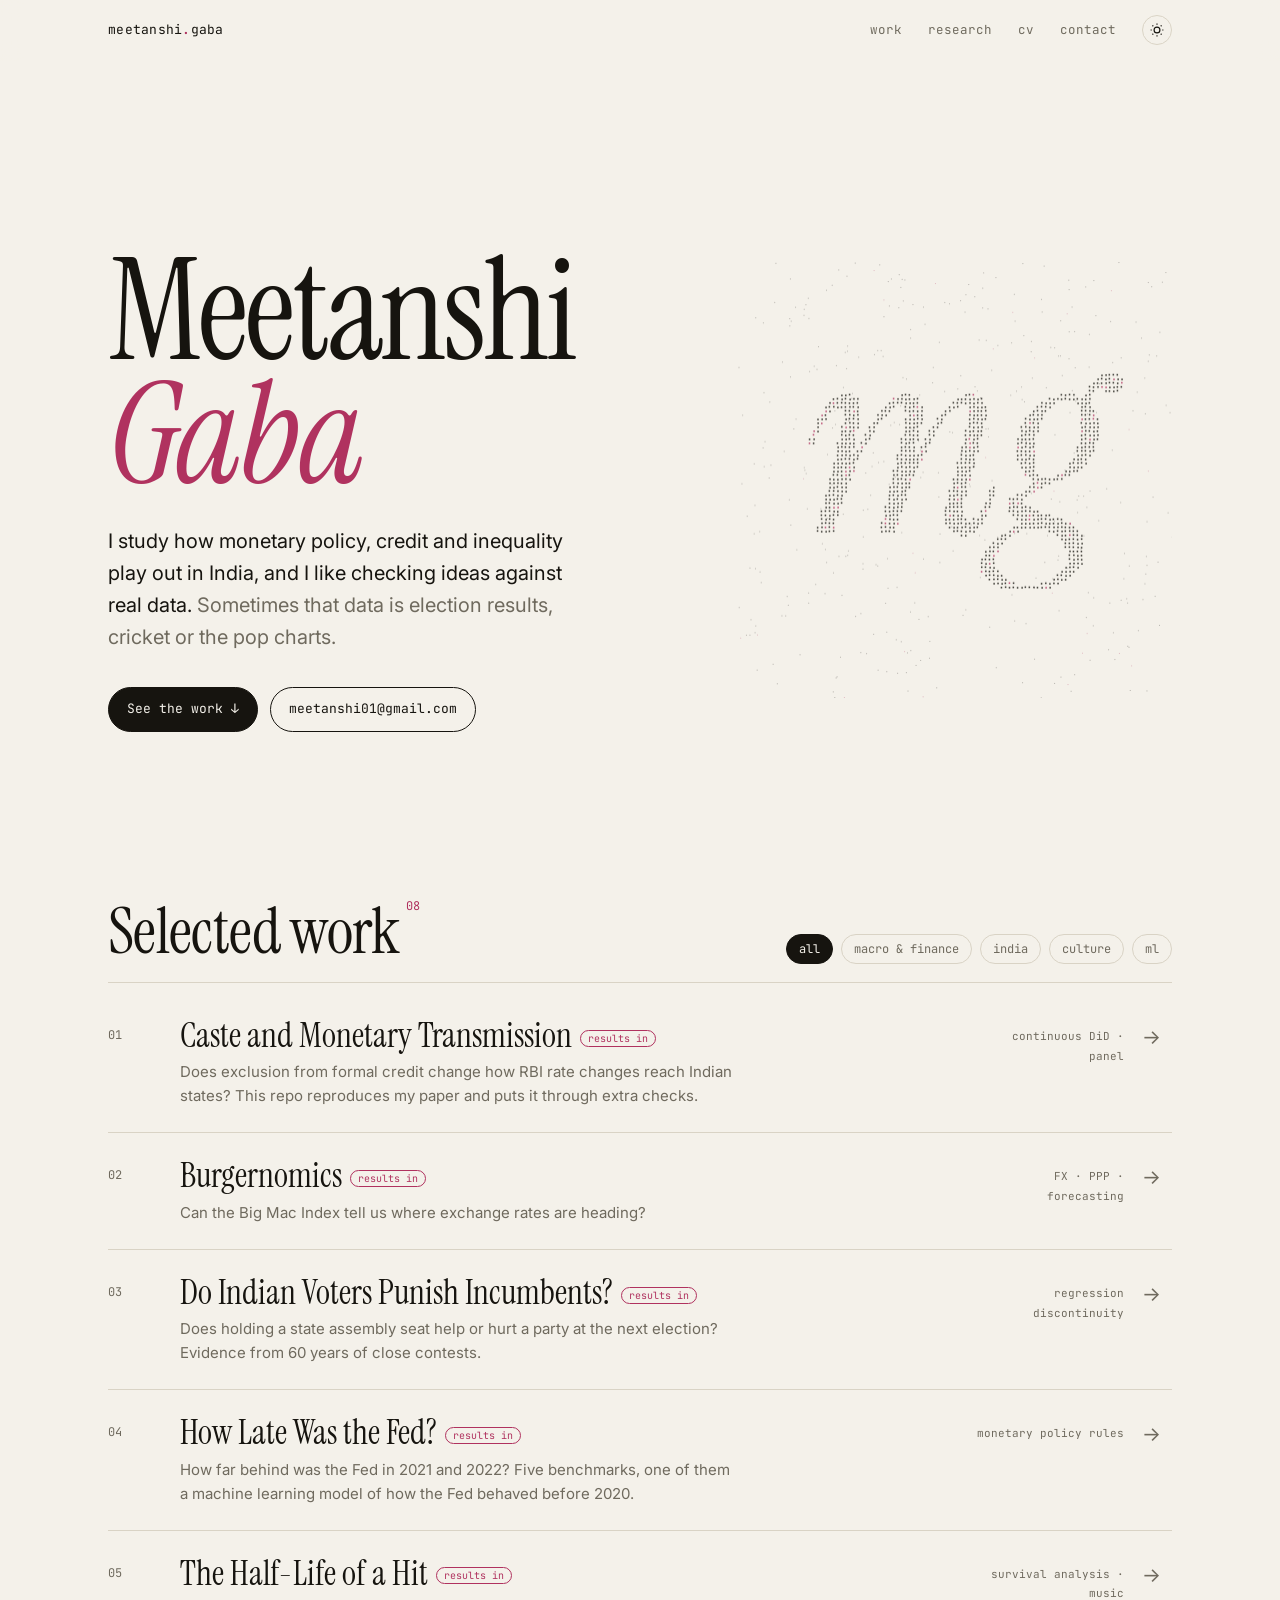
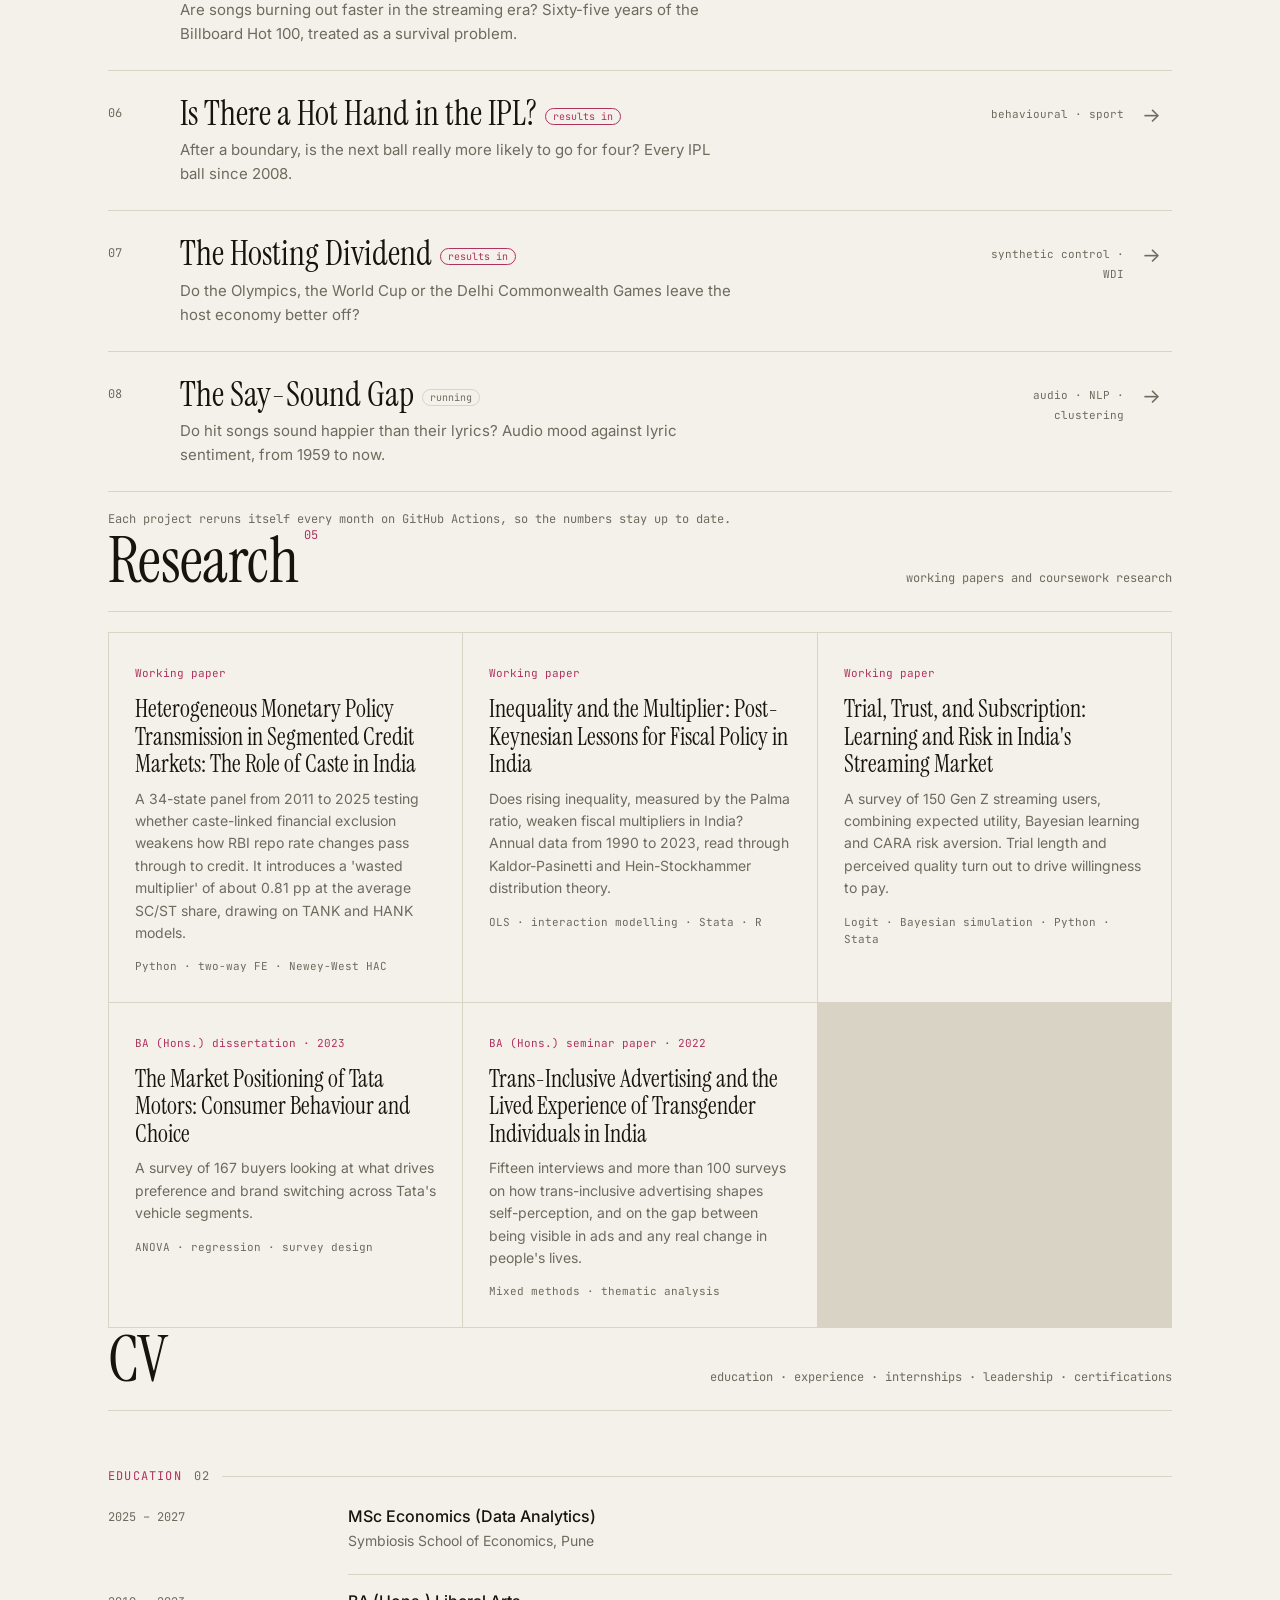
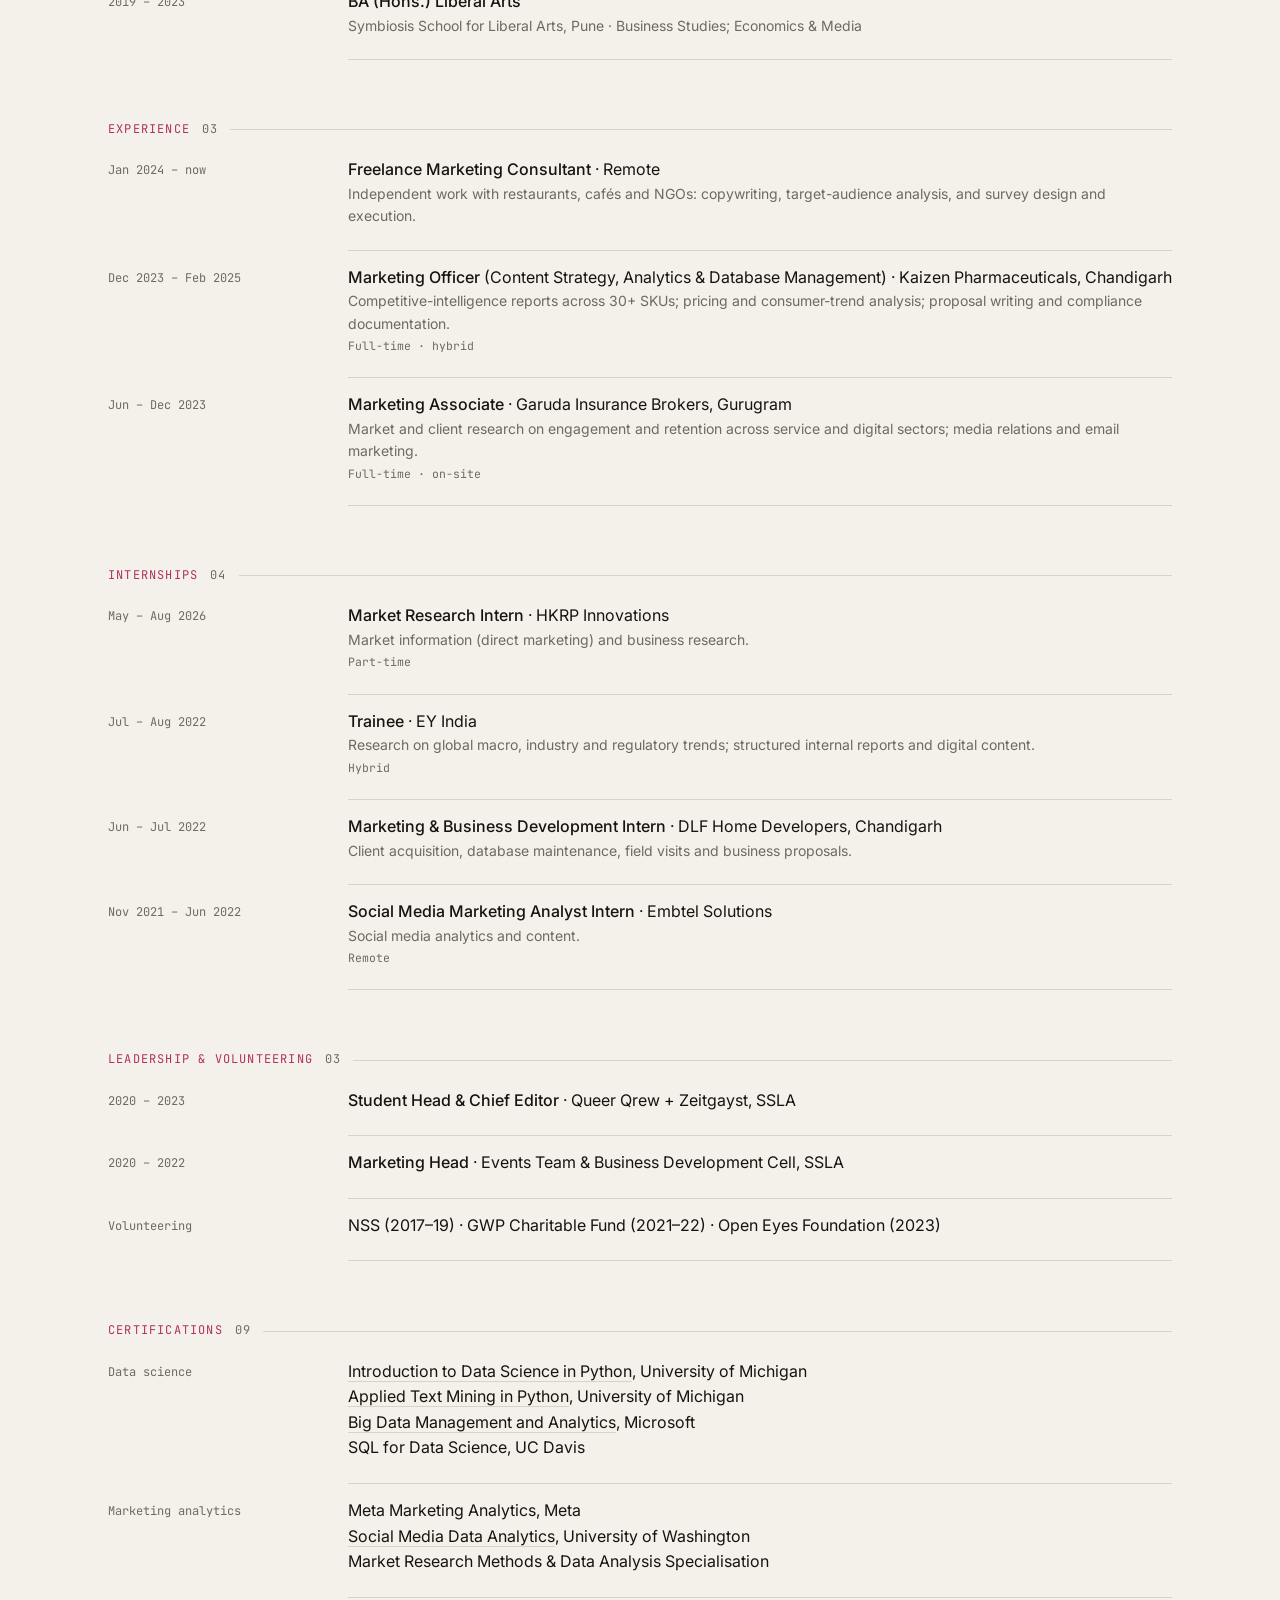
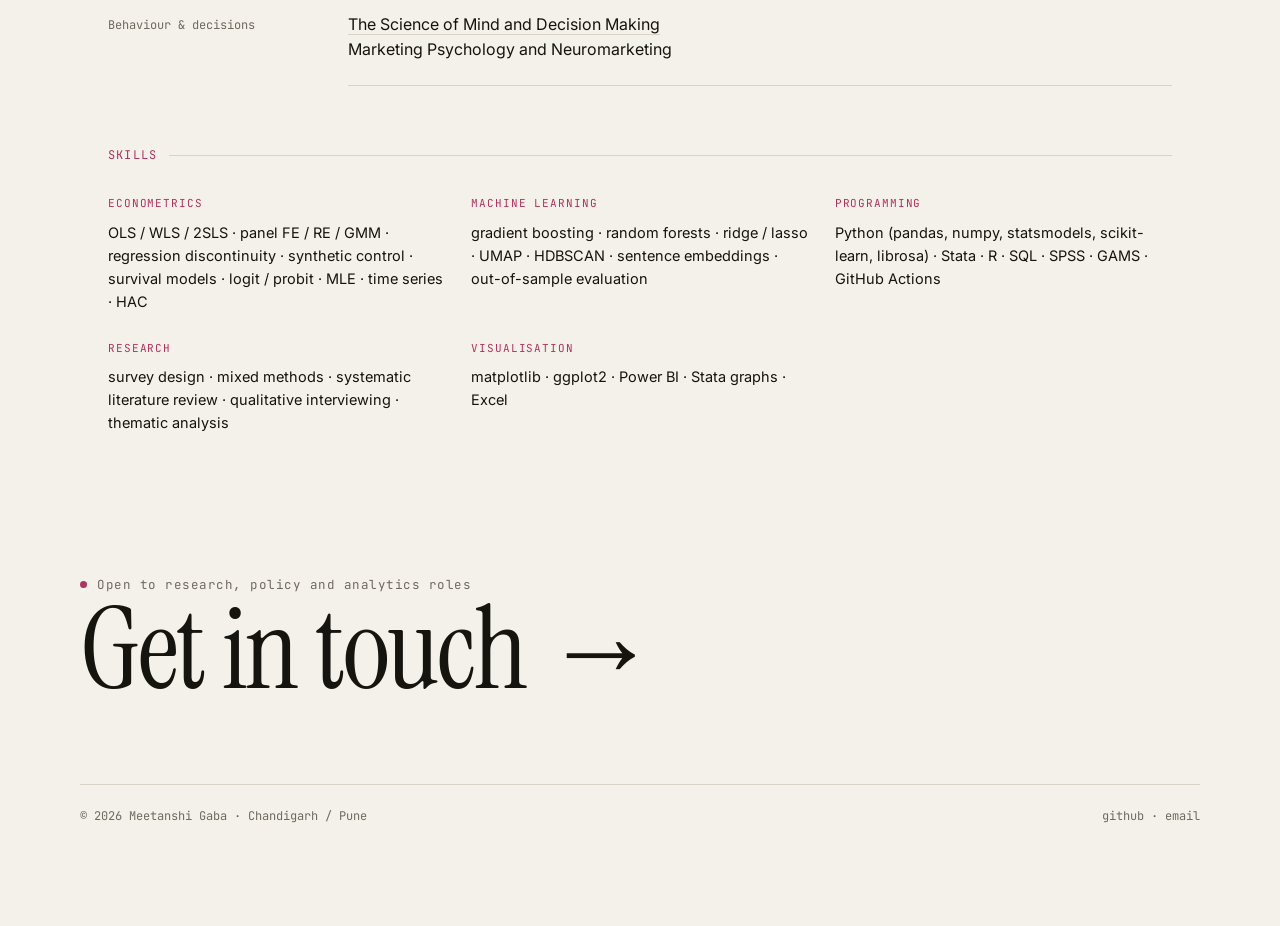
==== index.html @ 4398bd92 "Rename index_1.html to index.html" ====
<!doctype html>
<html lang="en">
<head>
<meta charset="utf-8">
<meta name="viewport" content="width=device-width, initial-scale=1">
<title>Meetanshi Gaba | Economics and Data</title>
<meta name="description" content="Meetanshi Gaba, MSc Economics (Data Analytics) at Symbiosis School of Economics. Research and data projects on monetary policy, inequality and India.">
<link rel="preconnect" href="https://fonts.googleapis.com">
<link rel="preconnect" href="https://fonts.gstatic.com" crossorigin>
<link href="https://fonts.googleapis.com/css2?family=Instrument+Serif:ital@0;1&family=JetBrains+Mono:wght@400;500&family=Inter:wght@400;500;600&display=swap" rel="stylesheet">
<style>
:root{
  --bg:#f4f1ea; --ink:#16140f; --muted:#6f6a5e; --line:#d9d3c5; --accent:#b0325f; --card:#ece7dc;
  --serif:"Instrument Serif",Georgia,serif; --sans:Inter,system-ui,sans-serif; --mono:"JetBrains Mono",ui-monospace,monospace;
}
@media (prefers-color-scheme:dark){:root:not([data-theme="light"]){--bg:#0e0e0c;--ink:#ece8df;--muted:#8d887c;--line:#26241f;--accent:#ee7fa8;--card:#171613}}
:root[data-theme="dark"]{--bg:#0e0e0c;--ink:#ece8df;--muted:#8d887c;--line:#26241f;--accent:#ee7fa8;--card:#171613}
*{box-sizing:border-box;margin:0;padding:0}
html{scroll-behavior:smooth}
body{background:var(--bg);color:var(--ink);font-family:var(--sans);font-size:16px;line-height:1.6;-webkit-font-smoothing:antialiased;transition:background .4s,color .4s}
a{color:inherit}
::selection{background:var(--accent);color:var(--bg)}
.wrap{max-width:1120px;margin:0 auto;padding:0 28px}
@media(max-width:600px){.wrap{padding:0 16px}}

/* nav */
nav{position:fixed;top:0;left:0;right:0;z-index:20;backdrop-filter:blur(10px);background:color-mix(in srgb,var(--bg) 78%,transparent);border-bottom:1px solid transparent;transition:border-color .3s}
nav.scrolled{border-color:var(--line)}
nav .wrap{display:flex;align-items:center;justify-content:space-between;height:60px}
.mark{font-family:var(--mono);font-size:13px;letter-spacing:.02em;text-decoration:none}
.mark b{color:var(--accent);font-weight:500}
.links{display:flex;gap:26px;align-items:center;font-family:var(--mono);font-size:12.5px}
.links a{text-decoration:none;color:var(--muted);transition:color .2s}
.links a:hover{color:var(--ink)}
#theme{background:none;border:1px solid var(--line);color:var(--ink);width:30px;height:30px;border-radius:50%;cursor:pointer;display:grid;place-items:center}
#theme svg{width:14px;height:14px}
@media(max-width:700px){.links a:not(.keep){display:none}}

/* hero */
.hero{min-height:100svh;display:grid;grid-template-columns:1.15fr .85fr;align-items:center;gap:40px;padding-top:60px}
@media(max-width:860px){.hero{grid-template-columns:1fr;padding-top:100px;min-height:auto;padding-bottom:40px}}
.eyebrow{font-family:var(--mono);font-size:12.5px;color:var(--muted);letter-spacing:.04em;display:flex;align-items:center;gap:10px}
.eyebrow .dot{width:7px;height:7px;border-radius:50%;background:var(--accent);box-shadow:0 0 0 0 var(--accent);animation:pulse 2.4s infinite}
@keyframes pulse{0%{box-shadow:0 0 0 0 color-mix(in srgb,var(--accent) 60%,transparent)}70%{box-shadow:0 0 0 10px transparent}100%{box-shadow:0 0 0 0 transparent}}
h1{font-family:var(--serif);font-weight:400;font-size:clamp(64px,11vw,148px);line-height:.88;letter-spacing:-.02em;margin:22px 0 28px}
h1 em{color:var(--accent)}
.lede{font-size:clamp(17px,1.6vw,20px);max-width:36ch;color:var(--ink)}
.lede span{color:var(--muted)}
.cta{display:flex;gap:12px;margin-top:34px;flex-wrap:wrap}
.btn{font-family:var(--mono);font-size:13px;text-decoration:none;padding:11px 18px;border-radius:999px;border:1px solid var(--ink);transition:all .25s}
.btn.solid{background:var(--ink);color:var(--bg)}
.btn:hover{background:var(--accent);border-color:var(--accent);color:#fff}
.portrait{position:relative;aspect-ratio:1/1;width:100%;max-width:460px;justify-self:end}
@media(max-width:860px){.portrait{justify-self:start;max-width:360px}}
#field{width:100%;height:100%;display:block;cursor:crosshair}
.portrait figcaption{position:absolute;bottom:-4px;left:0;font-family:var(--mono);font-size:11px;color:var(--muted)}

/* sections */
section{padding:110px 0 30px;scroll-margin-top:-40px}
.hero{scroll-margin-top:0}
.head{display:flex;align-items:baseline;justify-content:space-between;gap:20px;border-bottom:1px solid var(--line);padding-bottom:18px;margin-bottom:10px;flex-wrap:wrap}
h2{font-family:var(--serif);font-weight:400;font-size:clamp(40px,5.5vw,64px);line-height:1;letter-spacing:-.01em}
h2 sup{font-family:var(--mono);font-size:12px;color:var(--accent);vertical-align:top;margin-left:6px;letter-spacing:0}
.note{font-family:var(--mono);font-size:12px;color:var(--muted)}

/* filters */
.filters{display:flex;gap:8px;flex-wrap:wrap}
.filters button{font-family:var(--mono);font-size:12px;background:none;border:1px solid var(--line);color:var(--muted);padding:6px 12px;border-radius:999px;cursor:pointer;transition:all .2s}
.filters button.on,.filters button:hover{border-color:var(--ink);color:var(--ink)}
.filters button.on{background:var(--ink);color:var(--bg)}

/* project rows */
.proj{list-style:none}
.proj li{border-bottom:1px solid var(--line);transition:opacity .35s, max-height .45s;overflow:hidden}
.proj li.hide{opacity:0;max-height:0;border-color:transparent}
.row{display:grid;grid-template-columns:54px 1fr 150px 30px;gap:18px;align-items:start;padding:24px 0;text-decoration:none;cursor:pointer;position:relative}
.row .n{font-family:var(--mono);font-size:12px;color:var(--muted);padding-top:9px}
.row h3{font-family:var(--serif);font-weight:400;font-size:clamp(26px,3vw,34px);line-height:1.1;transition:transform .35s cubic-bezier(.2,.7,.2,1)}
.row p.q{color:var(--muted);margin-top:6px;max-width:62ch;font-size:15px}
.row .tags{font-family:var(--mono);font-size:11px;color:var(--muted);text-align:right;padding-top:10px;line-height:1.8}
.row .arr{font-size:20px;padding-top:4px;transition:transform .35s;color:var(--muted)}
.row:hover h3{transform:translateX(8px)}
.row:hover .arr{transform:rotate(-45deg);color:var(--accent)}
.row svg.spark{position:absolute;right:210px;top:26px;width:120px;height:40px;opacity:0;transition:opacity .35s}
.row:hover svg.spark{opacity:1}
.finding{display:grid;grid-template-columns:54px 1fr;gap:18px;max-height:0;overflow:hidden;transition:max-height .5s ease}
.proj li.open .finding{max-height:420px}
.finding .body{padding:0 0 26px;font-size:15px;max-width:72ch}
.finding .body b{font-weight:600}
.finding .k{font-family:var(--mono);font-size:11px;color:var(--accent);display:block;margin-bottom:6px;letter-spacing:.05em}
.finding .m{font-family:var(--mono);font-size:12px;color:var(--muted);margin-top:10px}
.finding a.gh{font-family:var(--mono);font-size:12px;margin-top:14px;display:inline-block;text-decoration:none;border-bottom:1px solid var(--accent)}
.live{display:inline-block;font-family:var(--mono);font-size:10px;padding:2px 7px;border-radius:999px;border:1px solid var(--line);color:var(--muted);margin-left:8px;vertical-align:middle}
.live.real{border-color:var(--accent);color:var(--accent)}
@media(max-width:700px){.row{grid-template-columns:34px 1fr 20px}.row .tags,.row svg.spark{display:none}.finding{grid-template-columns:34px 1fr}}

/* papers */
.papers{display:grid;grid-template-columns:repeat(auto-fill,minmax(320px,1fr));gap:1px;background:var(--line);border:1px solid var(--line);margin-top:20px}
.paper{background:var(--bg);padding:26px;transition:background .3s}
.paper:hover{background:var(--card)}
.paper .yr{font-family:var(--mono);font-size:11px;color:var(--accent)}
.paper h4{font-family:var(--serif);font-weight:400;font-size:24px;line-height:1.15;margin:10px 0}
.paper p{font-size:14px;color:var(--muted)}
.paper .meth{font-family:var(--mono);font-size:11px;color:var(--muted);margin-top:14px;display:block}

/* cv */
.cvblock{margin-top:56px}
.cvblock h3{font-family:var(--mono);font-weight:400;font-size:12px;letter-spacing:.1em;text-transform:uppercase;color:var(--accent);display:flex;align-items:center;gap:12px;margin-bottom:6px}
.cvblock h3::after{content:"";flex:1;height:1px;background:var(--line)}
.cvblock h3 .ct{color:var(--muted)}
.cv{display:grid;grid-template-columns:200px 1fr;gap:10px 40px;margin-top:18px}
.cv dd .meta{font-family:var(--mono);font-size:11.5px;color:var(--muted);margin-top:2px}
.cv dd a{text-decoration:none;border-bottom:1px solid var(--line)}
.cv dd a:hover{border-color:var(--accent)}
.cv dt{font-family:var(--mono);font-size:12px;color:var(--muted);padding-top:4px}
.cv dd{padding-bottom:22px;border-bottom:1px solid var(--line);margin-bottom:4px}
.cv dd strong{font-weight:500}
.cv dd .where{color:var(--muted);font-size:14px}
@media(max-width:700px){.cv{grid-template-columns:1fr}.cv dd{padding-bottom:16px}}
.skills{display:grid;grid-template-columns:repeat(auto-fill,minmax(250px,1fr));gap:26px;margin-top:30px}
.skills h5{font-family:var(--mono);font-weight:400;font-size:11px;color:var(--accent);letter-spacing:.08em;text-transform:uppercase;margin-bottom:8px}
.skills p{font-size:14.5px;color:var(--ink)}

/* contact */
.contact{padding:140px 0 60px}
.big{font-family:var(--serif);font-size:clamp(46px,9vw,120px);line-height:.95;letter-spacing:-.02em;text-decoration:none;display:inline-block;position:relative}
.big::after{content:"";position:absolute;left:0;right:0;bottom:6px;height:2px;background:var(--accent);transform:scaleX(0);transform-origin:left;transition:transform .5s cubic-bezier(.2,.7,.2,1)}
.big:hover::after{transform:scaleX(1)}
footer{display:flex;justify-content:space-between;flex-wrap:wrap;gap:12px;font-family:var(--mono);font-size:12px;color:var(--muted);border-top:1px solid var(--line);padding:22px 0 40px;margin-top:80px}
footer a{text-decoration:none}

/* reveal */
.rv{opacity:0;transform:translateY(18px);transition:opacity .8s ease,transform .8s cubic-bezier(.2,.7,.2,1)}
.rv.in{opacity:1;transform:none}
@media(prefers-reduced-motion:reduce){.rv{opacity:1;transform:none}*{animation:none!important;transition:none!important}}

</style>
</head>
<body>

<nav id="nav"><div class="wrap">
  <a class="mark" href="#top">meetanshi<b>.</b>gaba</a>
  <div class="links">
    <a href="#work">work</a><a href="#research">research</a><a href="#cv">cv</a><a class="keep" href="#contact">contact</a>
    <button id="theme" aria-label="Toggle theme"><svg viewBox="0 0 24 24" fill="none" stroke="currentColor" stroke-width="2"><circle cx="12" cy="12" r="5"/><path d="M12 1v2M12 21v2M4.2 4.2l1.4 1.4M18.4 18.4l1.4 1.4M1 12h2M21 12h2M4.2 19.8l1.4-1.4M18.4 5.6l1.4-1.4"/></svg></button>
  </div>
</div></nav>

<header class="wrap hero" id="top">
  <div>
    <h1 class="rv">Meetanshi<br><em>Gaba</em></h1>
    <p class="lede rv">I study how monetary policy, credit and inequality play out in India, and I like checking ideas against real data. <span>Sometimes that data is election results, cricket or the pop charts.</span></p>
    <div class="cta rv">
      <a class="btn solid" href="#work">See the work ↓</a>
      <a class="btn" href="mailto:meetanshi01@gmail.com">meetanshi01@gmail.com</a>
    </div>
  </div>
  <figure class="portrait rv">
    <canvas id="field" aria-label="Interactive particle portrait forming the initials MG"></canvas>
  </figure>
</header>


<section id="work" class="wrap">
  <div class="head rv">
    <h2>Selected work<sup>08</sup></h2>
    <div class="filters" id="filters">
      <button class="on" data-f="all">all</button>
      <button data-f="macro">macro & finance</button>
      <button data-f="india">india</button>
      <button data-f="culture">culture</button>
      <button data-f="ml">ml</button>
    </div>
  </div>
  <ul class="proj" id="proj"></ul>
  <p class="note rv" style="margin-top:18px">Each project reruns itself every month on GitHub Actions, so the numbers stay up to date.</p>
</section>

<section id="research" class="wrap">
  <div class="head rv"><h2>Research<sup>05</sup></h2><span class="note">working papers and coursework research</span></div>
  <div class="papers" id="papers"></div>
</section>

<section id="cv" class="wrap">
  <div class="head rv"><h2>CV</h2><span class="note">education · experience · internships · leadership · certifications</span></div>
  <div id="cvblocks"></div>
  <div class="cvblock rv"><h3>Skills</h3><div class="skills" id="skills"></div></div>
</section>

<section id="contact" class="wrap contact">
  <p class="eyebrow rv"><span class="dot"></span>Open to research, policy and analytics roles</p>
  <a class="big rv" href="mailto:meetanshi01@gmail.com">Get in touch →</a>
  <footer>
    <span>© <span id="yr"></span> Meetanshi Gaba · Chandigarh / Pune</span>
    <span><a id="ghlink" href="https://github.com" target="_blank" rel="noopener">github</a> · <a href="mailto:meetanshi01@gmail.com">email</a></span>
  </footer>
</section>

<script>
/* ---------- GitHub username: auto-detected on <user>.github.io, or set it here ---------- */
const GH_USER = location.hostname.endsWith("github.io") ? location.hostname.split(".")[0] : "";
const repo = r => GH_USER ? `https://github.com/${GH_USER}/${r}` : `#`;
document.getElementById("ghlink").href = GH_USER ? `https://github.com/${GH_USER}` : "https://github.com";

const PROJECTS = [
  {r:"caste-monetary-transmission", t:"Caste and Monetary Transmission", tags:["india","macro"], tl:"continuous DiD · panel",
   q:"Does exclusion from formal credit change how RBI rate changes reach Indian states? This repo reproduces my paper and puts it through extra checks.",
   f:"The main estimate reproduces exactly (<b>−0.0227</b> across 34 states, 2011 to 2025). It holds up under a wild cluster bootstrap (p = 0.007), random reshuffling of SC/ST shares (p = 0.03) and dropping any single state. The wasted multiplier comes to 0.81 pp, with a 95% interval of 0.34 to 1.26.",
   m:"RBI · Census 2011 · two-way fixed effects · wild cluster bootstrap · randomisation inference", real:true, s:[7,6,6,5,5,4,4,3,3,2]},
  {r:"burgernomics", t:"Burgernomics", tags:["macro","ml"], tl:"FX · PPP · forecasting",
   q:"Can the Big Mac Index tell us where exchange rates are heading?",
   f:"When a currency looks cheap in burger terms, the gap does close over time, but it closes because local burger prices rise. The currency itself usually keeps weakening. None of the forecasting models, gradient boosting included, did better than simply assuming <b>no change</b>.",
   m:"The Economist's Big Mac data · panel regressions · real-time forecasting comparison", real:true, s:[3,5,4,6,5,7,6,8,7,9]},
  {r:"anti-incumbency-india", t:"Do Indian Voters Punish Incumbents?", tags:["india"], tl:"regression discontinuity",
   q:"Does holding a state assembly seat help or hurt a party at the next election? Evidence from 60 years of close contests.",
   f:"A party that narrowly wins a seat is about <b>11 points less likely</b> to hold it next time than a party that narrowly lost. The result is stable across bandwidths and passes a placebo test. Individual candidates don't seem to carry the same penalty.",
   m:"Election Commission results via DataMeet · local linear RD · placebo and bandwidth checks", real:true, s:[5,5,6,6,7,3,3,4,4,5]},
  {r:"fed-behind-the-curve", t:"How Late Was the Fed?", tags:["macro","ml"], tl:"monetary policy rules",
   q:"How far behind was the Fed in 2021 and 2022? Five benchmarks, one of them a machine learning model of how the Fed behaved before 2020.",
   f:"Judged by its own pre-2020 behaviour, the Fed started raising rates <b>about three quarters late</b> and kept them roughly 2.4 points too low through 2021 and 2022. Textbook Taylor rules put the gap closer to 7 points, but they assume the Fed moves in one jump and rely on output gap estimates nobody had at the time.",
   m:"FRED · estimated reaction function · Taylor rules · gradient boosting", real:true, s:[2,2,2,2,2,2,3,6,8,8]},
  {r:"hit-half-life", t:"The Half-Life of a Hit", tags:["culture","ml"], tl:"survival analysis · music",
   q:"Are songs burning out faster in the streaming era? Sixty-five years of the Billboard Hot 100, treated as a survival problem.",
   f:"The Top 40 has split in two. In the streaming era <b>37% of entries last a single week</b>, compared with 3% before 1991, yet one in five stays for 20 weeks or more. Most Top 10 hits now debut in the Top 10, and a song's first week tells you about half of how long it will last.",
   m:"Kaplan-Meier · Cox proportional hazards · gradient boosting", real:true, s:[9,8,8,7,5,3,2,2,3,5]},
  {r:"ipl-hot-hand", t:"Is There a Hot Hand in the IPL?", tags:["india","ml"], tl:"behavioural · sport",
   q:"After a boundary, is the next ball really more likely to go for four? Every IPL ball since 2008.",
   f:"In the raw data, a boundary is followed by another 3.6 points more often than usual. Once you account for who is batting, who is bowling and the stage of the innings, that drops to about 1 point, and what's left comes from the <b>bowler</b>. After conceding a boundary, bowlers give away another 1.5 points more often. Adding streaks to a prediction model doesn't improve it.",
   m:"Cricsheet · 285,000 balls · linear probability models · gradient boosting", real:true, s:[4,7,3,8,2,6,5,9,4,6]},
  {r:"hosting-dividend", t:"The Hosting Dividend", tags:["macro","ml"], tl:"synthetic control · WDI",
   q:"Do the Olympics, the World Cup or the Delhi Commonwealth Games leave the host economy better off?",
   f:"Across 11 hosts, <b>no event stands out</b> against placebo countries. The one borderline case, South Africa in 2010, points the wrong way. China looks like a big winner, but that is its overall growth, not the Olympics. Delhi 2010 comes out at +8%, well within the noise.",
   m:"World Bank WDI · synthetic control · generalised synthetic control · placebo tests", real:true, s:[4,4,5,5,6,6,6,6,7,7]},
  {r:"say-sound-gap", t:"The Say-Sound Gap", tags:["culture","ml"], tl:"audio · NLP · clustering",
   q:"Do hit songs sound happier than their lyrics? Audio mood against lyric sentiment, from 1959 to now.",
   f:"Each song's sound is scored from a 30-second preview using its mode, tempo and brightness, and its lyrics are scored for sentiment. Themes in the lyrics are found without a preset list of emotions, using sentence embeddings, UMAP and HDBSCAN. The last step checks whether the gap moves with the economy.",
   m:"iTunes previews · LRCLIB (lyrics are never stored) · librosa · sentence-transformers · FRED", real:false, s:[4,6,3,7,4,6,5,8,4,6]},
];

const PAPERS = [
  {y:"Working paper", t:"Heterogeneous Monetary Policy Transmission in Segmented Credit Markets: The Role of Caste in India",
   p:"A 34-state panel from 2011 to 2025 testing whether caste-linked financial exclusion weakens how RBI repo rate changes pass through to credit. It introduces a 'wasted multiplier' of about 0.81 pp at the average SC/ST share, drawing on TANK and HANK models.",
   m:"Python · two-way FE · Newey-West HAC"},
  {y:"Working paper", t:"Inequality and the Multiplier: Post-Keynesian Lessons for Fiscal Policy in India",
   p:"Does rising inequality, measured by the Palma ratio, weaken fiscal multipliers in India? Annual data from 1990 to 2023, read through Kaldor-Pasinetti and Hein-Stockhammer distribution theory.",
   m:"OLS · interaction modelling · Stata · R"},
  {y:"Working paper", t:"Trial, Trust, and Subscription: Learning and Risk in India's Streaming Market",
   p:"A survey of 150 Gen Z streaming users, combining expected utility, Bayesian learning and CARA risk aversion. Trial length and perceived quality turn out to drive willingness to pay.",
   m:"Logit · Bayesian simulation · Python · Stata"},
  {y:"BA (Hons.) dissertation · 2023", t:"The Market Positioning of Tata Motors: Consumer Behaviour and Choice",
   p:"A survey of 167 buyers looking at what drives preference and brand switching across Tata's vehicle segments.",
   m:"ANOVA · regression · survey design"},
  {y:"BA (Hons.) seminar paper · 2022", t:"Trans-Inclusive Advertising and the Lived Experience of Transgender Individuals in India",
   p:"Fifteen interviews and more than 100 surveys on how trans-inclusive advertising shapes self-perception, and on the gap between being visible in ads and any real change in people's lives.",
   m:"Mixed methods · thematic analysis"},
];

const CV = [
  {h:"Education", rows:[
    ["2025 – 2027","<strong>MSc Economics (Data Analytics)</strong><div class='where'>Symbiosis School of Economics, Pune</div>"],
    ["2019 – 2023","<strong>BA (Hons.) Liberal Arts</strong><div class='where'>Symbiosis School for Liberal Arts, Pune · Business Studies; Economics & Media</div>"],
  ]},
  {h:"Experience", rows:[
    ["Jan 2024 – now","<strong>Freelance Marketing Consultant</strong> · Remote<div class='where'>Independent work with restaurants, cafés and NGOs: copywriting, target-audience analysis, and survey design and execution.</div>"],
    ["Dec 2023 – Feb 2025","<strong>Marketing Officer</strong> (Content Strategy, Analytics & Database Management) · Kaizen Pharmaceuticals, Chandigarh<div class='where'>Competitive-intelligence reports across 30+ SKUs; pricing and consumer-trend analysis; proposal writing and compliance documentation.</div><div class='meta'>Full-time · hybrid</div>"],
    ["Jun – Dec 2023","<strong>Marketing Associate</strong> · Garuda Insurance Brokers, Gurugram<div class='where'>Market and client research on engagement and retention across service and digital sectors; media relations and email marketing.</div><div class='meta'>Full-time · on-site</div>"],
  ]},
  {h:"Internships", rows:[
    ["May – Aug 2026","<strong>Market Research Intern</strong> · HKRP Innovations<div class='where'>Market information (direct marketing) and business research.</div><div class='meta'>Part-time</div>"],
    ["Jul – Aug 2022","<strong>Trainee</strong> · EY India<div class='where'>Research on global macro, industry and regulatory trends; structured internal reports and digital content.</div><div class='meta'>Hybrid</div>"],
    ["Jun – Jul 2022","<strong>Marketing & Business Development Intern</strong> · DLF Home Developers, Chandigarh<div class='where'>Client acquisition, database maintenance, field visits and business proposals.</div>"],
    ["Nov 2021 – Jun 2022","<strong>Social Media Marketing Analyst Intern</strong> · Embtel Solutions<div class='where'>Social media analytics and content.</div><div class='meta'>Remote</div>"],
  ]},
  {h:"Leadership & volunteering", rows:[
    ["2020 – 2023","<strong>Student Head & Chief Editor</strong> · Queer Qrew + Zeitgayst, SSLA"],
    ["2020 – 2022","<strong>Marketing Head</strong> · Events Team & Business Development Cell, SSLA"],
    ["Volunteering","NSS (2017–19) · GWP Charitable Fund (2021–22) · Open Eyes Foundation (2023)"],
  ]},
  {h:"Certifications", n:9, rows:[
    ["Data science","<a href='https://www.coursera.org/learn/python-data-analysis' target='_blank' rel='noopener'>Introduction to Data Science in Python</a>, University of Michigan<br><a href='https://www.coursera.org/learn/python-text-mining' target='_blank' rel='noopener'>Applied Text Mining in Python</a>, University of Michigan<br><a href='https://www.coursera.org/specializations/microsoft-big-data-management-and-analytics' target='_blank' rel='noopener'>Big Data Management and Analytics</a>, Microsoft<br>SQL for Data Science, UC Davis"],
    ["Marketing analytics","Meta Marketing Analytics, Meta<br><a href='https://www.coursera.org/learn/social-media-data-analytics' target='_blank' rel='noopener'>Social Media Data Analytics</a>, University of Washington<br>Market Research Methods & Data Analysis Specialisation"],
    ["Behaviour & decisions","<a href='https://www.coursera.org/specializations/the-science-of-mind-and-decision-making' target='_blank' rel='noopener'>The Science of Mind and Decision Making</a><br>Marketing Psychology and Neuromarketing"],
  ]},
];

const SKILLS = [
  ["Econometrics","OLS / WLS / 2SLS · panel FE / RE / GMM · regression discontinuity · synthetic control · survival models · logit / probit · MLE · time series · HAC"],
  ["Machine learning","gradient boosting · random forests · ridge / lasso · UMAP · HDBSCAN · sentence embeddings · out-of-sample evaluation"],
  ["Programming","Python (pandas, numpy, statsmodels, scikit-learn, librosa) · Stata · R · SQL · SPSS · GAMS · GitHub Actions"],
  ["Research","survey design · mixed methods · systematic literature review · qualitative interviewing · thematic analysis"],
  ["Visualisation","matplotlib · ggplot2 · Power BI · Stata graphs · Excel"],
];

/* ---------- render ---------- */
const spark = s => { const w=120,h=40,mn=Math.min(...s),mx=Math.max(...s);
  const pts=s.map((v,i)=>`${(i/(s.length-1))*w},${h-4-((v-mn)/(mx-mn||1))*(h-8)}`).join(" ");
  return `<svg class="spark" viewBox="0 0 ${w} ${h}" aria-hidden="true"><polyline points="${pts}" fill="none" stroke="var(--accent)" stroke-width="1.6" stroke-linejoin="round" stroke-linecap="round"/></svg>`; };
const P = document.getElementById("proj");
PROJECTS.forEach((p,i)=>{
  const li=document.createElement("li"); li.className="rv"; li.dataset.tags=p.tags.join(" ");
  li.innerHTML=`<div class="row" role="button" tabindex="0" aria-expanded="false">
      <span class="n">${String(i+1).padStart(2,"0")}</span>
      <div><h3>${p.t}<span class="live ${p.real?"real":""}">${p.real?"results in":"running"}</span></h3><p class="q">${p.q}</p></div>
      <span class="tags">${p.tl}</span><span class="arr">→</span>${spark(p.s)}</div>
    <div class="finding"><span></span><div class="body"><span class="k">${p.real?"FINDING":"APPROACH"}</span>${p.f}
      <div class="m">${p.m}</div><a class="gh" href="${repo(p.r)}" target="_blank" rel="noopener">view repo: ${p.r} ↗</a></div></div>`;
  const row=li.querySelector(".row");
  const toggle=()=>{li.classList.toggle("open");row.setAttribute("aria-expanded",li.classList.contains("open"))};
  row.addEventListener("click",toggle); row.addEventListener("keydown",e=>{if(e.key==="Enter"||e.key===" "){e.preventDefault();toggle()}});
  P.appendChild(li);
});
document.getElementById("filters").addEventListener("click",e=>{
  const b=e.target.closest("button"); if(!b) return;
  document.querySelectorAll("#filters button").forEach(x=>x.classList.toggle("on",x===b));
  document.querySelectorAll("#proj li").forEach(li=>li.classList.toggle("hide",b.dataset.f!=="all"&&!li.dataset.tags.includes(b.dataset.f)));
});
document.getElementById("papers").innerHTML = PAPERS.map(p=>`<article class="paper rv"><span class="yr">${p.y}</span><h4>${p.t}</h4><p>${p.p}</p><span class="meth">${p.m}</span></article>`).join("");
document.getElementById("cvblocks").innerHTML = CV.map(sec=>`<div class="cvblock rv"><h3>${sec.h} <span class="ct">${String(sec.n||sec.rows.length).padStart(2,"0")}</span></h3><dl class="cv">${sec.rows.map(([a,b])=>`<dt>${a}</dt><dd>${b}</dd>`).join("")}</dl></div>`).join("");
document.getElementById("skills").innerHTML = SKILLS.map(([a,b])=>`<div><h5>${a}</h5><p>${b}</p></div>`).join("");
document.getElementById("yr").textContent = new Date().getFullYear();

/* ---------- theme ---------- */
const root=document.documentElement;
try{const s=localStorage.getItem("theme"); if(s) root.dataset.theme=s;}catch(e){}
document.getElementById("theme").onclick=()=>{
  const dark = root.dataset.theme ? root.dataset.theme==="dark" : matchMedia("(prefers-color-scheme: dark)").matches;
  root.dataset.theme = dark ? "light" : "dark"; try{localStorage.setItem("theme",root.dataset.theme)}catch(e){}
};

/* ---------- nav + reveal ---------- */
addEventListener("scroll",()=>document.getElementById("nav").classList.toggle("scrolled",scrollY>10),{passive:true});
const io=new IntersectionObserver(es=>es.forEach(e=>{if(e.isIntersecting){e.target.classList.add("in");io.unobserve(e.target)}}),{threshold:.12});
document.querySelectorAll(".rv").forEach((el,i)=>{el.style.transitionDelay=(i%6)*60+"ms";io.observe(el)});

/* ---------- the portrait: particles that assemble into initials, scatter under the cursor ---------- */
(()=>{
  const c=document.getElementById("field"), ctx=c.getContext("2d");
  const reduce=matchMedia("(prefers-reduced-motion: reduce)").matches;
  let W,H,DPR,pts=[],mouse={x:-1e4,y:-1e4},t0=performance.now();
  const color=()=>getComputedStyle(root).getPropertyValue("--ink").trim(), accent=()=>getComputedStyle(root).getPropertyValue("--accent").trim();
  function targets(){
    const o=document.createElement("canvas"); o.width=W; o.height=H; const g=o.getContext("2d");
    g.fillStyle="#000"; g.textAlign="center"; g.textBaseline="middle";
    g.font=`italic ${Math.floor(W*.62)}px "Instrument Serif", Georgia, serif`;
    g.fillText("mg", W/2, H*.46);
    const d=g.getImageData(0,0,W,H).data, out=[], step=Math.max(4,Math.floor(W/95));
    for(let y=0;y<H;y+=step) for(let x=0;x<W;x+=step) if(d[(y*W+x)*4+3]>128) out.push([x,y]);
    return out;
  }
  function init(){
    const r=c.getBoundingClientRect(); DPR=Math.min(2,devicePixelRatio||1);
    W=Math.floor(r.width); H=Math.floor(r.height); c.width=W*DPR; c.height=H*DPR; ctx.setTransform(DPR,0,0,DPR,0,0);
    const tg=targets(); const n=Math.min(2000,tg.length+400);
    pts=Array.from({length:n},(_,i)=>{const tt=tg[i]; return {x:Math.random()*W,y:Math.random()*H,vx:0,vy:0,
      tx:tt?tt[0]:null,ty:tt?tt[1]:null,ph:Math.random()*6.28,hot:Math.random()<.06}});
  }
  function frame(now){
    const t=(now-t0)/1000, ink=color(), acc=accent();
    ctx.clearRect(0,0,W,H);
    for(const p of pts){
      let ax,ay;
      if(p.tx!==null){ ax=(p.tx-p.x)*.018; ay=(p.ty-p.y)*.018; }
      else { // free particles orbit the frame like noise in a scatter plot
        ax=Math.cos(t*.3+p.ph+p.y*.01)*.06; ay=Math.sin(t*.25+p.ph+p.x*.01)*.06;
        if(p.x<0)p.x=W; if(p.x>W)p.x=0; if(p.y<0)p.y=H; if(p.y>H)p.y=0; }
      const dx=p.x-mouse.x, dy=p.y-mouse.y, d2=dx*dx+dy*dy, R=W*.16;
      if(d2<R*R){const f=(1-Math.sqrt(d2)/R)*2.4; const d=Math.sqrt(d2)||1; ax+=dx/d*f; ay+=dy/d*f;}
      p.vx=(p.vx+ax)*.86; p.vy=(p.vy+ay)*.86; p.x+=p.vx; p.y+=p.vy;
      const s=p.tx!==null?1.5:1;
      ctx.fillStyle=p.hot?acc:ink; ctx.globalAlpha=p.tx!==null?.9:.28;
      ctx.fillRect(p.x+Math.sin(t*1.3+p.ph)*.4,p.y+Math.cos(t*1.1+p.ph)*.4,s,s);
    }
    ctx.globalAlpha=1;
    if(!reduce) requestAnimationFrame(frame);
  }
  c.addEventListener("pointermove",e=>{const r=c.getBoundingClientRect(); mouse.x=e.clientX-r.left; mouse.y=e.clientY-r.top;});
  c.addEventListener("pointerleave",()=>{mouse.x=mouse.y=-1e4});
  c.addEventListener("click",()=>pts.forEach(p=>{p.vx+=(Math.random()-.5)*40;p.vy+=(Math.random()-.5)*40}));
  const start=()=>{init(); if(reduce){pts.forEach(p=>{if(p.tx!==null){p.x=p.tx;p.y=p.ty}}); frame(performance.now());} else requestAnimationFrame(frame);};
  (document.fonts?document.fonts.ready:Promise.resolve()).then(start);
  let to; addEventListener("resize",()=>{clearTimeout(to);to=setTimeout(init,200)});
})();
</script>
</body>
</html>
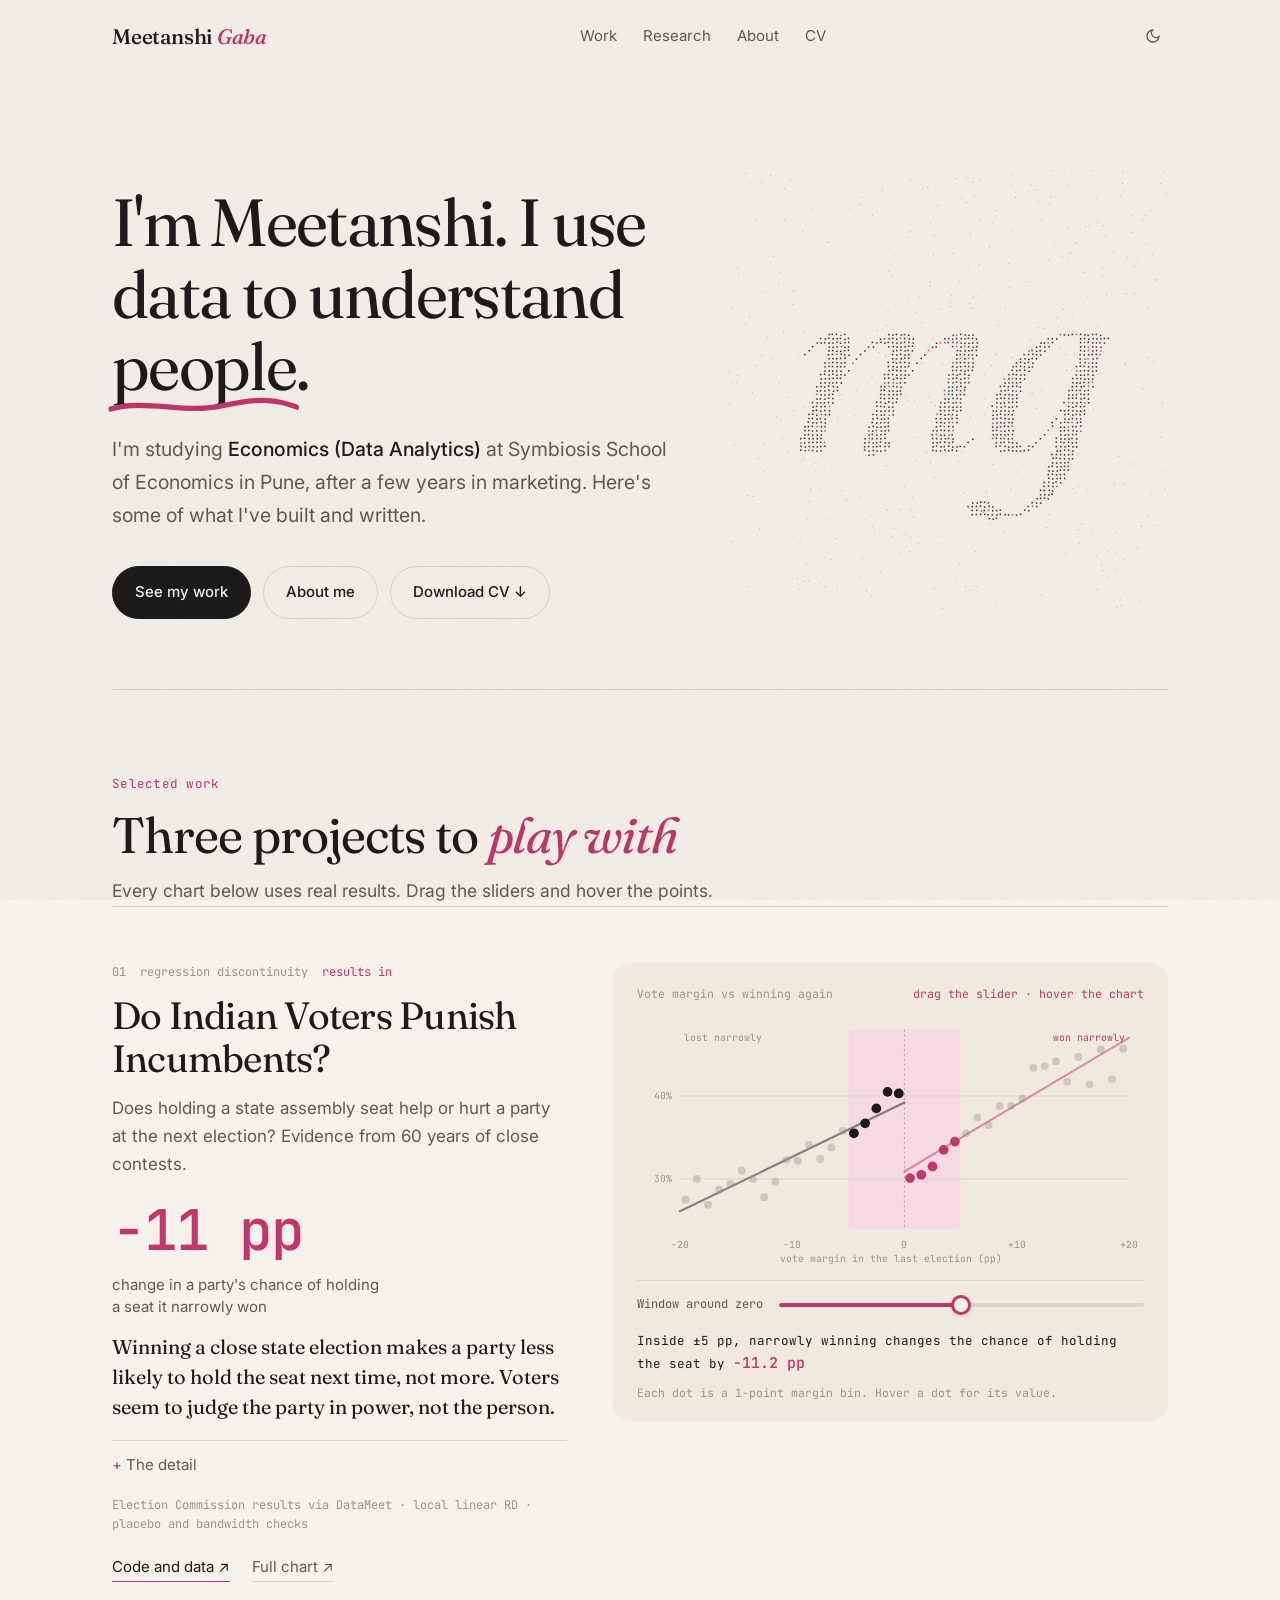
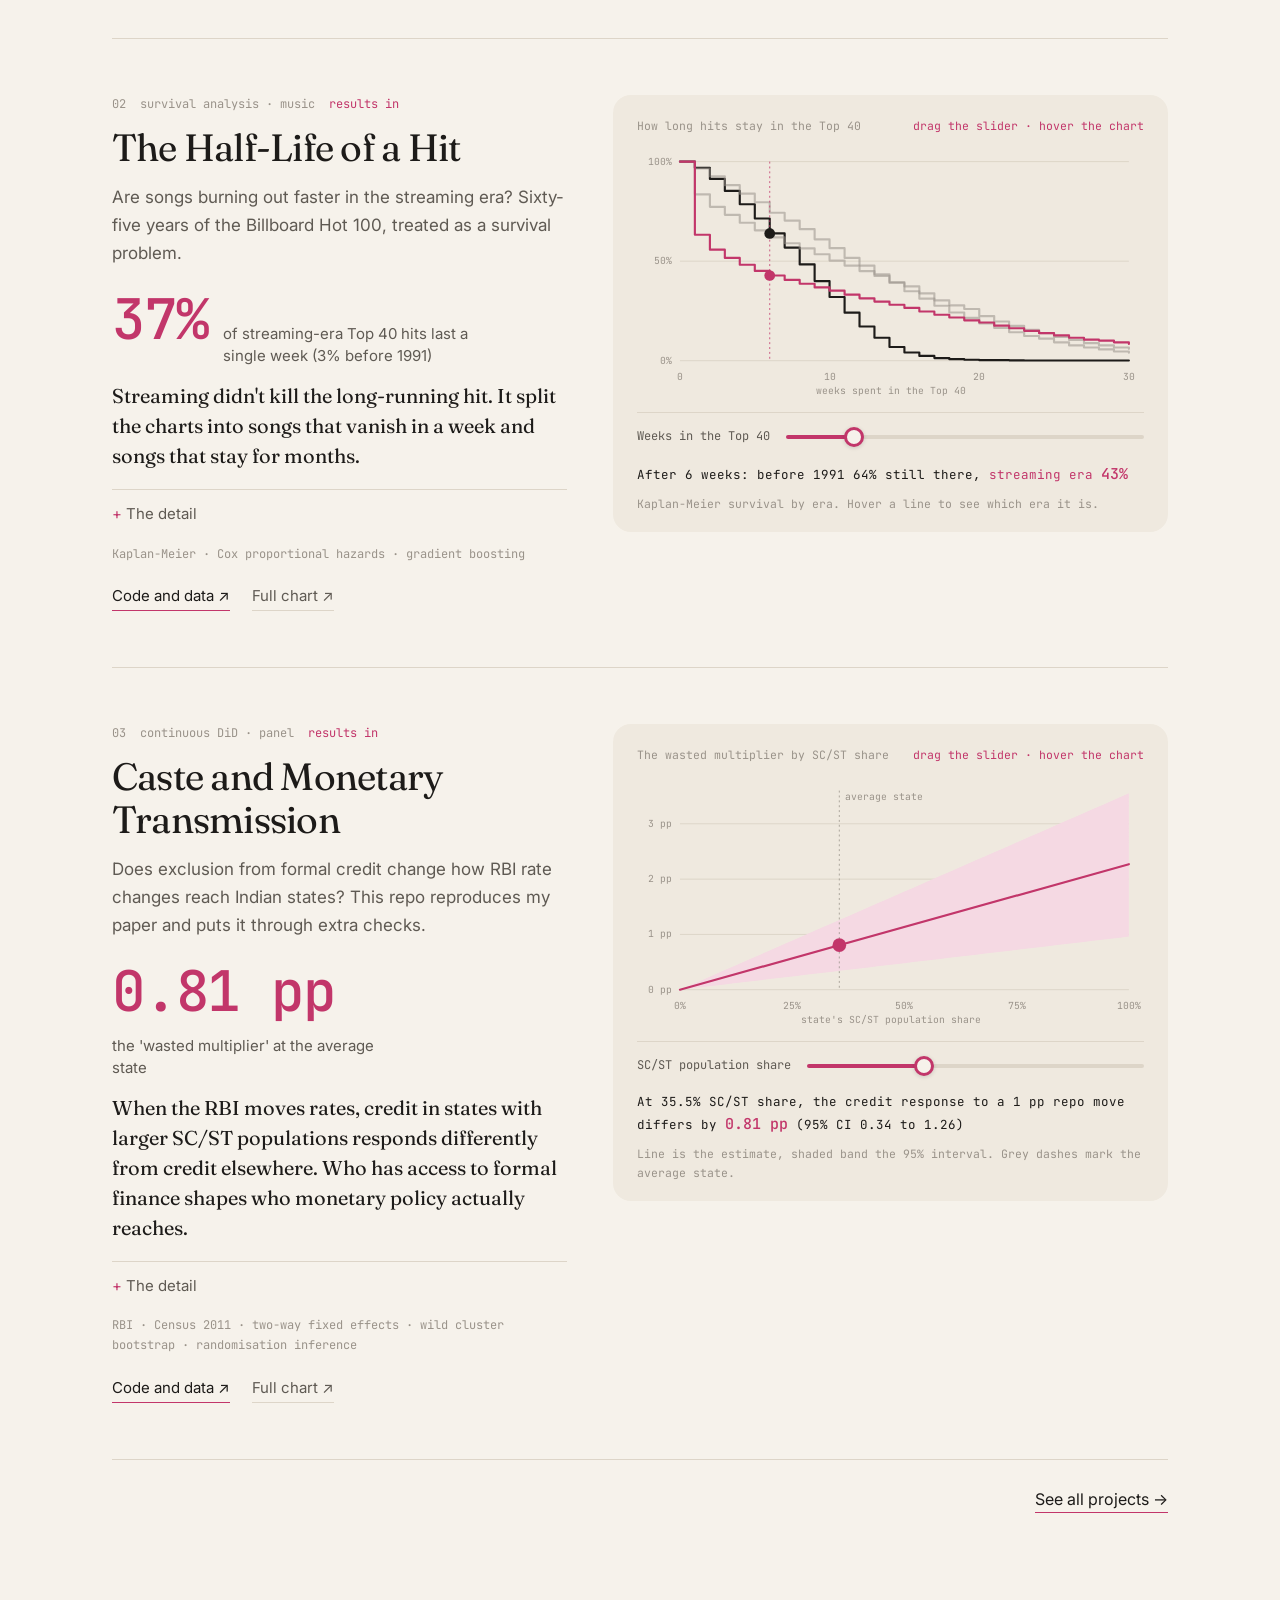
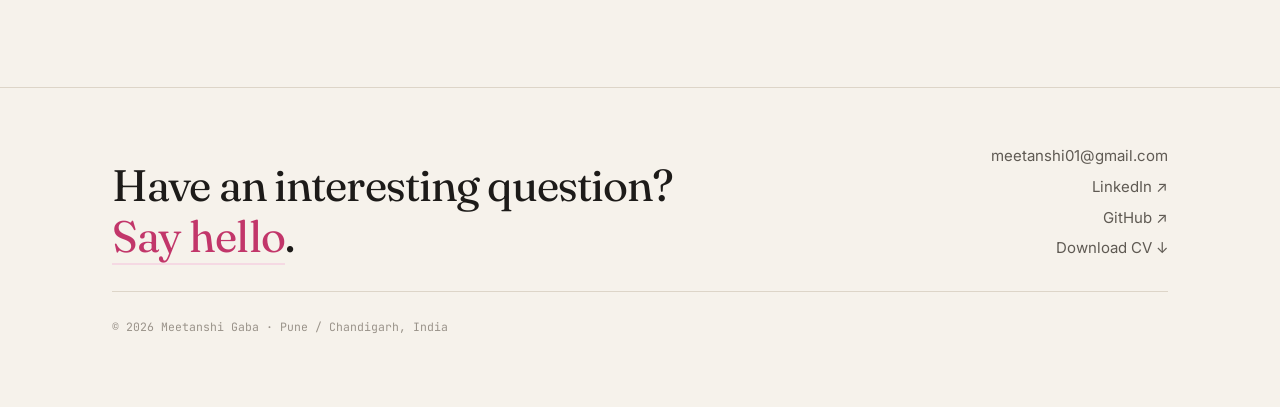
==== commit 92247efd: "Add files via upload" ====
--- a/index.html
+++ b/index.html
@@ -3,383 +3,37 @@
 <head>
 <meta charset="utf-8">
 <meta name="viewport" content="width=device-width, initial-scale=1">
-<title>Meetanshi Gaba | Economics and Data</title>
-<meta name="description" content="Meetanshi Gaba, MSc Economics (Data Analytics) at Symbiosis School of Economics. Research and data projects on monetary policy, inequality and India.">
+<title>Meetanshi Gaba</title>
+<meta name="description" content="Meetanshi Gaba: economics, data, consumer behaviour and writing. Projects, research and CV.">
 <link rel="preconnect" href="https://fonts.googleapis.com">
 <link rel="preconnect" href="https://fonts.gstatic.com" crossorigin>
-<link href="https://fonts.googleapis.com/css2?family=Instrument+Serif:ital@0;1&family=JetBrains+Mono:wght@400;500&family=Inter:wght@400;500;600&display=swap" rel="stylesheet">
-<style>
-:root{
-  --bg:#f4f1ea; --ink:#16140f; --muted:#6f6a5e; --line:#d9d3c5; --accent:#b0325f; --card:#ece7dc;
-  --serif:"Instrument Serif",Georgia,serif; --sans:Inter,system-ui,sans-serif; --mono:"JetBrains Mono",ui-monospace,monospace;
-}
-@media (prefers-color-scheme:dark){:root:not([data-theme="light"]){--bg:#0e0e0c;--ink:#ece8df;--muted:#8d887c;--line:#26241f;--accent:#ee7fa8;--card:#171613}}
-:root[data-theme="dark"]{--bg:#0e0e0c;--ink:#ece8df;--muted:#8d887c;--line:#26241f;--accent:#ee7fa8;--card:#171613}
-*{box-sizing:border-box;margin:0;padding:0}
-html{scroll-behavior:smooth}
-body{background:var(--bg);color:var(--ink);font-family:var(--sans);font-size:16px;line-height:1.6;-webkit-font-smoothing:antialiased;transition:background .4s,color .4s}
-a{color:inherit}
-::selection{background:var(--accent);color:var(--bg)}
-.wrap{max-width:1120px;margin:0 auto;padding:0 28px}
-@media(max-width:600px){.wrap{padding:0 16px}}
-
-/* nav */
-nav{position:fixed;top:0;left:0;right:0;z-index:20;backdrop-filter:blur(10px);background:color-mix(in srgb,var(--bg) 78%,transparent);border-bottom:1px solid transparent;transition:border-color .3s}
-nav.scrolled{border-color:var(--line)}
-nav .wrap{display:flex;align-items:center;justify-content:space-between;height:60px}
-.mark{font-family:var(--mono);font-size:13px;letter-spacing:.02em;text-decoration:none}
-.mark b{color:var(--accent);font-weight:500}
-.links{display:flex;gap:26px;align-items:center;font-family:var(--mono);font-size:12.5px}
-.links a{text-decoration:none;color:var(--muted);transition:color .2s}
-.links a:hover{color:var(--ink)}
-#theme{background:none;border:1px solid var(--line);color:var(--ink);width:30px;height:30px;border-radius:50%;cursor:pointer;display:grid;place-items:center}
-#theme svg{width:14px;height:14px}
-@media(max-width:700px){.links a:not(.keep){display:none}}
-
-/* hero */
-.hero{min-height:100svh;display:grid;grid-template-columns:1.15fr .85fr;align-items:center;gap:40px;padding-top:60px}
-@media(max-width:860px){.hero{grid-template-columns:1fr;padding-top:100px;min-height:auto;padding-bottom:40px}}
-.eyebrow{font-family:var(--mono);font-size:12.5px;color:var(--muted);letter-spacing:.04em;display:flex;align-items:center;gap:10px}
-.eyebrow .dot{width:7px;height:7px;border-radius:50%;background:var(--accent);box-shadow:0 0 0 0 var(--accent);animation:pulse 2.4s infinite}
-@keyframes pulse{0%{box-shadow:0 0 0 0 color-mix(in srgb,var(--accent) 60%,transparent)}70%{box-shadow:0 0 0 10px transparent}100%{box-shadow:0 0 0 0 transparent}}
-h1{font-family:var(--serif);font-weight:400;font-size:clamp(64px,11vw,148px);line-height:.88;letter-spacing:-.02em;margin:22px 0 28px}
-h1 em{color:var(--accent)}
-.lede{font-size:clamp(17px,1.6vw,20px);max-width:36ch;color:var(--ink)}
-.lede span{color:var(--muted)}
-.cta{display:flex;gap:12px;margin-top:34px;flex-wrap:wrap}
-.btn{font-family:var(--mono);font-size:13px;text-decoration:none;padding:11px 18px;border-radius:999px;border:1px solid var(--ink);transition:all .25s}
-.btn.solid{background:var(--ink);color:var(--bg)}
-.btn:hover{background:var(--accent);border-color:var(--accent);color:#fff}
-.portrait{position:relative;aspect-ratio:1/1;width:100%;max-width:460px;justify-self:end}
-@media(max-width:860px){.portrait{justify-self:start;max-width:360px}}
-#field{width:100%;height:100%;display:block;cursor:crosshair}
-.portrait figcaption{position:absolute;bottom:-4px;left:0;font-family:var(--mono);font-size:11px;color:var(--muted)}
-
-/* sections */
-section{padding:110px 0 30px;scroll-margin-top:-40px}
-.hero{scroll-margin-top:0}
-.head{display:flex;align-items:baseline;justify-content:space-between;gap:20px;border-bottom:1px solid var(--line);padding-bottom:18px;margin-bottom:10px;flex-wrap:wrap}
-h2{font-family:var(--serif);font-weight:400;font-size:clamp(40px,5.5vw,64px);line-height:1;letter-spacing:-.01em}
-h2 sup{font-family:var(--mono);font-size:12px;color:var(--accent);vertical-align:top;margin-left:6px;letter-spacing:0}
-.note{font-family:var(--mono);font-size:12px;color:var(--muted)}
-
-/* filters */
-.filters{display:flex;gap:8px;flex-wrap:wrap}
-.filters button{font-family:var(--mono);font-size:12px;background:none;border:1px solid var(--line);color:var(--muted);padding:6px 12px;border-radius:999px;cursor:pointer;transition:all .2s}
-.filters button.on,.filters button:hover{border-color:var(--ink);color:var(--ink)}
-.filters button.on{background:var(--ink);color:var(--bg)}
-
-/* project rows */
-.proj{list-style:none}
-.proj li{border-bottom:1px solid var(--line);transition:opacity .35s, max-height .45s;overflow:hidden}
-.proj li.hide{opacity:0;max-height:0;border-color:transparent}
-.row{display:grid;grid-template-columns:54px 1fr 150px 30px;gap:18px;align-items:start;padding:24px 0;text-decoration:none;cursor:pointer;position:relative}
-.row .n{font-family:var(--mono);font-size:12px;color:var(--muted);padding-top:9px}
-.row h3{font-family:var(--serif);font-weight:400;font-size:clamp(26px,3vw,34px);line-height:1.1;transition:transform .35s cubic-bezier(.2,.7,.2,1)}
-.row p.q{color:var(--muted);margin-top:6px;max-width:62ch;font-size:15px}
-.row .tags{font-family:var(--mono);font-size:11px;color:var(--muted);text-align:right;padding-top:10px;line-height:1.8}
-.row .arr{font-size:20px;padding-top:4px;transition:transform .35s;color:var(--muted)}
-.row:hover h3{transform:translateX(8px)}
-.row:hover .arr{transform:rotate(-45deg);color:var(--accent)}
-.row svg.spark{position:absolute;right:210px;top:26px;width:120px;height:40px;opacity:0;transition:opacity .35s}
-.row:hover svg.spark{opacity:1}
-.finding{display:grid;grid-template-columns:54px 1fr;gap:18px;max-height:0;overflow:hidden;transition:max-height .5s ease}
-.proj li.open .finding{max-height:420px}
-.finding .body{padding:0 0 26px;font-size:15px;max-width:72ch}
-.finding .body b{font-weight:600}
-.finding .k{font-family:var(--mono);font-size:11px;color:var(--accent);display:block;margin-bottom:6px;letter-spacing:.05em}
-.finding .m{font-family:var(--mono);font-size:12px;color:var(--muted);margin-top:10px}
-.finding a.gh{font-family:var(--mono);font-size:12px;margin-top:14px;display:inline-block;text-decoration:none;border-bottom:1px solid var(--accent)}
-.live{display:inline-block;font-family:var(--mono);font-size:10px;padding:2px 7px;border-radius:999px;border:1px solid var(--line);color:var(--muted);margin-left:8px;vertical-align:middle}
-.live.real{border-color:var(--accent);color:var(--accent)}
-@media(max-width:700px){.row{grid-template-columns:34px 1fr 20px}.row .tags,.row svg.spark{display:none}.finding{grid-template-columns:34px 1fr}}
-
-/* papers */
-.papers{display:grid;grid-template-columns:repeat(auto-fill,minmax(320px,1fr));gap:1px;background:var(--line);border:1px solid var(--line);margin-top:20px}
-.paper{background:var(--bg);padding:26px;transition:background .3s}
-.paper:hover{background:var(--card)}
-.paper .yr{font-family:var(--mono);font-size:11px;color:var(--accent)}
-.paper h4{font-family:var(--serif);font-weight:400;font-size:24px;line-height:1.15;margin:10px 0}
-.paper p{font-size:14px;color:var(--muted)}
-.paper .meth{font-family:var(--mono);font-size:11px;color:var(--muted);margin-top:14px;display:block}
-
-/* cv */
-.cvblock{margin-top:56px}
-.cvblock h3{font-family:var(--mono);font-weight:400;font-size:12px;letter-spacing:.1em;text-transform:uppercase;color:var(--accent);display:flex;align-items:center;gap:12px;margin-bottom:6px}
-.cvblock h3::after{content:"";flex:1;height:1px;background:var(--line)}
-.cvblock h3 .ct{color:var(--muted)}
-.cv{display:grid;grid-template-columns:200px 1fr;gap:10px 40px;margin-top:18px}
-.cv dd .meta{font-family:var(--mono);font-size:11.5px;color:var(--muted);margin-top:2px}
-.cv dd a{text-decoration:none;border-bottom:1px solid var(--line)}
-.cv dd a:hover{border-color:var(--accent)}
-.cv dt{font-family:var(--mono);font-size:12px;color:var(--muted);padding-top:4px}
-.cv dd{padding-bottom:22px;border-bottom:1px solid var(--line);margin-bottom:4px}
-.cv dd strong{font-weight:500}
-.cv dd .where{color:var(--muted);font-size:14px}
-@media(max-width:700px){.cv{grid-template-columns:1fr}.cv dd{padding-bottom:16px}}
-.skills{display:grid;grid-template-columns:repeat(auto-fill,minmax(250px,1fr));gap:26px;margin-top:30px}
-.skills h5{font-family:var(--mono);font-weight:400;font-size:11px;color:var(--accent);letter-spacing:.08em;text-transform:uppercase;margin-bottom:8px}
-.skills p{font-size:14.5px;color:var(--ink)}
-
-/* contact */
-.contact{padding:140px 0 60px}
-.big{font-family:var(--serif);font-size:clamp(46px,9vw,120px);line-height:.95;letter-spacing:-.02em;text-decoration:none;display:inline-block;position:relative}
-.big::after{content:"";position:absolute;left:0;right:0;bottom:6px;height:2px;background:var(--accent);transform:scaleX(0);transform-origin:left;transition:transform .5s cubic-bezier(.2,.7,.2,1)}
-.big:hover::after{transform:scaleX(1)}
-footer{display:flex;justify-content:space-between;flex-wrap:wrap;gap:12px;font-family:var(--mono);font-size:12px;color:var(--muted);border-top:1px solid var(--line);padding:22px 0 40px;margin-top:80px}
-footer a{text-decoration:none}
-
-/* reveal */
-.rv{opacity:0;transform:translateY(18px);transition:opacity .8s ease,transform .8s cubic-bezier(.2,.7,.2,1)}
-.rv.in{opacity:1;transform:none}
-@media(prefers-reduced-motion:reduce){.rv{opacity:1;transform:none}*{animation:none!important;transition:none!important}}
-
-</style>
+<link href="https://fonts.googleapis.com/css2?family=Fraunces:ital,opsz,wght@0,9..144,400;0,9..144,500;1,9..144,400&family=Inter:wght@400;500;600&family=JetBrains+Mono:wght@400;500&display=swap" rel="stylesheet">
+<link rel="stylesheet" href="style.css">
 </head>
-<body>
-
-<nav id="nav"><div class="wrap">
-  <a class="mark" href="#top">meetanshi<b>.</b>gaba</a>
-  <div class="links">
-    <a href="#work">work</a><a href="#research">research</a><a href="#cv">cv</a><a class="keep" href="#contact">contact</a>
-    <button id="theme" aria-label="Toggle theme"><svg viewBox="0 0 24 24" fill="none" stroke="currentColor" stroke-width="2"><circle cx="12" cy="12" r="5"/><path d="M12 1v2M12 21v2M4.2 4.2l1.4 1.4M18.4 18.4l1.4 1.4M1 12h2M21 12h2M4.2 19.8l1.4-1.4M18.4 5.6l1.4-1.4"/></svg></button>
-  </div>
-</div></nav>
-
-<header class="wrap hero" id="top">
-  <div>
-    <h1 class="rv">Meetanshi<br><em>Gaba</em></h1>
-    <p class="lede rv">I study how monetary policy, credit and inequality play out in India, and I like checking ideas against real data. <span>Sometimes that data is election results, cricket or the pop charts.</span></p>
-    <div class="cta rv">
-      <a class="btn solid" href="#work">See the work ↓</a>
-      <a class="btn" href="mailto:meetanshi01@gmail.com">meetanshi01@gmail.com</a>
+<body data-page="home">
+<main class="wrap">
+  <section class="hero">
+    <div>
+      <h1 class="rv">I'm Meetanshi. I use data to understand <span class="ul">people<svg viewBox="0 0 200 12" preserveAspectRatio="none" aria-hidden="true"><path d="M2,8 C40,2 80,11 120,6 S180,3 198,7"/></svg></span>.</h1>
+      <p class="intro rv">I'm studying <b>Economics (Data Analytics)</b> at Symbiosis School of Economics in Pune, after a few years in marketing. Here's some of what I've built and written.</p>
+      <div class="ctas rv"><a class="btn solid" href="work.html">See my work</a><a class="btn ghost" href="about.html">About me</a><a class="btn ghost" href="Meetanshi_Gaba_CV.pdf" download>Download CV ↓</a></div>
     </div>
-  </div>
-  <figure class="portrait rv">
-    <canvas id="field" aria-label="Interactive particle portrait forming the initials MG"></canvas>
-  </figure>
-</header>
+    <figure class="portrait rv"><canvas id="field" aria-label="Moving dots that form the initials MG"></canvas></figure>
+  </section>
 
 
-<section id="work" class="wrap">
-  <div class="head rv">
-    <h2>Selected work<sup>08</sup></h2>
-    <div class="filters" id="filters">
-      <button class="on" data-f="all">all</button>
-      <button data-f="macro">macro & finance</button>
-      <button data-f="india">india</button>
-      <button data-f="culture">culture</button>
-      <button data-f="ml">ml</button>
-    </div>
-  </div>
-  <ul class="proj" id="proj"></ul>
-  <p class="note rv" style="margin-top:18px">Each project reruns itself every month on GitHub Actions, so the numbers stay up to date.</p>
-</section>
+  <section class="band">
+    <span class="kicker rv">Selected work</span>
+    <h2 class="rv">Three projects to <em>play with</em></h2>
+    <p class="sub rv">Every chart below uses real results. Drag the sliders and hover the points.</p>
+    <div id="projects" data-pick="anti-incumbency-india,hit-half-life,caste-monetary-transmission"></div>
+    <div class="see-all rv"><a href="work.html">See all projects →</a></div>
+  </section>
 
-<section id="research" class="wrap">
-  <div class="head rv"><h2>Research<sup>05</sup></h2><span class="note">working papers and coursework research</span></div>
-  <div class="papers" id="papers"></div>
-</section>
-
-<section id="cv" class="wrap">
-  <div class="head rv"><h2>CV</h2><span class="note">education · experience · internships · leadership · certifications</span></div>
-  <div id="cvblocks"></div>
-  <div class="cvblock rv"><h3>Skills</h3><div class="skills" id="skills"></div></div>
-</section>
-
-<section id="contact" class="wrap contact">
-  <p class="eyebrow rv"><span class="dot"></span>Open to research, policy and analytics roles</p>
-  <a class="big rv" href="mailto:meetanshi01@gmail.com">Get in touch →</a>
-  <footer>
-    <span>© <span id="yr"></span> Meetanshi Gaba · Chandigarh / Pune</span>
-    <span><a id="ghlink" href="https://github.com" target="_blank" rel="noopener">github</a> · <a href="mailto:meetanshi01@gmail.com">email</a></span>
-  </footer>
-</section>
-
-<script>
-/* ---------- GitHub username: auto-detected on <user>.github.io, or set it here ---------- */
-const GH_USER = location.hostname.endsWith("github.io") ? location.hostname.split(".")[0] : "";
-const repo = r => GH_USER ? `https://github.com/${GH_USER}/${r}` : `#`;
-document.getElementById("ghlink").href = GH_USER ? `https://github.com/${GH_USER}` : "https://github.com";
-
-const PROJECTS = [
-  {r:"caste-monetary-transmission", t:"Caste and Monetary Transmission", tags:["india","macro"], tl:"continuous DiD · panel",
-   q:"Does exclusion from formal credit change how RBI rate changes reach Indian states? This repo reproduces my paper and puts it through extra checks.",
-   f:"The main estimate reproduces exactly (<b>−0.0227</b> across 34 states, 2011 to 2025). It holds up under a wild cluster bootstrap (p = 0.007), random reshuffling of SC/ST shares (p = 0.03) and dropping any single state. The wasted multiplier comes to 0.81 pp, with a 95% interval of 0.34 to 1.26.",
-   m:"RBI · Census 2011 · two-way fixed effects · wild cluster bootstrap · randomisation inference", real:true, s:[7,6,6,5,5,4,4,3,3,2]},
-  {r:"burgernomics", t:"Burgernomics", tags:["macro","ml"], tl:"FX · PPP · forecasting",
-   q:"Can the Big Mac Index tell us where exchange rates are heading?",
-   f:"When a currency looks cheap in burger terms, the gap does close over time, but it closes because local burger prices rise. The currency itself usually keeps weakening. None of the forecasting models, gradient boosting included, did better than simply assuming <b>no change</b>.",
-   m:"The Economist's Big Mac data · panel regressions · real-time forecasting comparison", real:true, s:[3,5,4,6,5,7,6,8,7,9]},
-  {r:"anti-incumbency-india", t:"Do Indian Voters Punish Incumbents?", tags:["india"], tl:"regression discontinuity",
-   q:"Does holding a state assembly seat help or hurt a party at the next election? Evidence from 60 years of close contests.",
-   f:"A party that narrowly wins a seat is about <b>11 points less likely</b> to hold it next time than a party that narrowly lost. The result is stable across bandwidths and passes a placebo test. Individual candidates don't seem to carry the same penalty.",
-   m:"Election Commission results via DataMeet · local linear RD · placebo and bandwidth checks", real:true, s:[5,5,6,6,7,3,3,4,4,5]},
-  {r:"fed-behind-the-curve", t:"How Late Was the Fed?", tags:["macro","ml"], tl:"monetary policy rules",
-   q:"How far behind was the Fed in 2021 and 2022? Five benchmarks, one of them a machine learning model of how the Fed behaved before 2020.",
-   f:"Judged by its own pre-2020 behaviour, the Fed started raising rates <b>about three quarters late</b> and kept them roughly 2.4 points too low through 2021 and 2022. Textbook Taylor rules put the gap closer to 7 points, but they assume the Fed moves in one jump and rely on output gap estimates nobody had at the time.",
-   m:"FRED · estimated reaction function · Taylor rules · gradient boosting", real:true, s:[2,2,2,2,2,2,3,6,8,8]},
-  {r:"hit-half-life", t:"The Half-Life of a Hit", tags:["culture","ml"], tl:"survival analysis · music",
-   q:"Are songs burning out faster in the streaming era? Sixty-five years of the Billboard Hot 100, treated as a survival problem.",
-   f:"The Top 40 has split in two. In the streaming era <b>37% of entries last a single week</b>, compared with 3% before 1991, yet one in five stays for 20 weeks or more. Most Top 10 hits now debut in the Top 10, and a song's first week tells you about half of how long it will last.",
-   m:"Kaplan-Meier · Cox proportional hazards · gradient boosting", real:true, s:[9,8,8,7,5,3,2,2,3,5]},
-  {r:"ipl-hot-hand", t:"Is There a Hot Hand in the IPL?", tags:["india","ml"], tl:"behavioural · sport",
-   q:"After a boundary, is the next ball really more likely to go for four? Every IPL ball since 2008.",
-   f:"In the raw data, a boundary is followed by another 3.6 points more often than usual. Once you account for who is batting, who is bowling and the stage of the innings, that drops to about 1 point, and what's left comes from the <b>bowler</b>. After conceding a boundary, bowlers give away another 1.5 points more often. Adding streaks to a prediction model doesn't improve it.",
-   m:"Cricsheet · 285,000 balls · linear probability models · gradient boosting", real:true, s:[4,7,3,8,2,6,5,9,4,6]},
-  {r:"hosting-dividend", t:"The Hosting Dividend", tags:["macro","ml"], tl:"synthetic control · WDI",
-   q:"Do the Olympics, the World Cup or the Delhi Commonwealth Games leave the host economy better off?",
-   f:"Across 11 hosts, <b>no event stands out</b> against placebo countries. The one borderline case, South Africa in 2010, points the wrong way. China looks like a big winner, but that is its overall growth, not the Olympics. Delhi 2010 comes out at +8%, well within the noise.",
-   m:"World Bank WDI · synthetic control · generalised synthetic control · placebo tests", real:true, s:[4,4,5,5,6,6,6,6,7,7]},
-  {r:"say-sound-gap", t:"The Say-Sound Gap", tags:["culture","ml"], tl:"audio · NLP · clustering",
-   q:"Do hit songs sound happier than their lyrics? Audio mood against lyric sentiment, from 1959 to now.",
-   f:"Each song's sound is scored from a 30-second preview using its mode, tempo and brightness, and its lyrics are scored for sentiment. Themes in the lyrics are found without a preset list of emotions, using sentence embeddings, UMAP and HDBSCAN. The last step checks whether the gap moves with the economy.",
-   m:"iTunes previews · LRCLIB (lyrics are never stored) · librosa · sentence-transformers · FRED", real:false, s:[4,6,3,7,4,6,5,8,4,6]},
-];
-
-const PAPERS = [
-  {y:"Working paper", t:"Heterogeneous Monetary Policy Transmission in Segmented Credit Markets: The Role of Caste in India",
-   p:"A 34-state panel from 2011 to 2025 testing whether caste-linked financial exclusion weakens how RBI repo rate changes pass through to credit. It introduces a 'wasted multiplier' of about 0.81 pp at the average SC/ST share, drawing on TANK and HANK models.",
-   m:"Python · two-way FE · Newey-West HAC"},
-  {y:"Working paper", t:"Inequality and the Multiplier: Post-Keynesian Lessons for Fiscal Policy in India",
-   p:"Does rising inequality, measured by the Palma ratio, weaken fiscal multipliers in India? Annual data from 1990 to 2023, read through Kaldor-Pasinetti and Hein-Stockhammer distribution theory.",
-   m:"OLS · interaction modelling · Stata · R"},
-  {y:"Working paper", t:"Trial, Trust, and Subscription: Learning and Risk in India's Streaming Market",
-   p:"A survey of 150 Gen Z streaming users, combining expected utility, Bayesian learning and CARA risk aversion. Trial length and perceived quality turn out to drive willingness to pay.",
-   m:"Logit · Bayesian simulation · Python · Stata"},
-  {y:"BA (Hons.) dissertation · 2023", t:"The Market Positioning of Tata Motors: Consumer Behaviour and Choice",
-   p:"A survey of 167 buyers looking at what drives preference and brand switching across Tata's vehicle segments.",
-   m:"ANOVA · regression · survey design"},
-  {y:"BA (Hons.) seminar paper · 2022", t:"Trans-Inclusive Advertising and the Lived Experience of Transgender Individuals in India",
-   p:"Fifteen interviews and more than 100 surveys on how trans-inclusive advertising shapes self-perception, and on the gap between being visible in ads and any real change in people's lives.",
-   m:"Mixed methods · thematic analysis"},
-];
-
-const CV = [
-  {h:"Education", rows:[
-    ["2025 – 2027","<strong>MSc Economics (Data Analytics)</strong><div class='where'>Symbiosis School of Economics, Pune</div>"],
-    ["2019 – 2023","<strong>BA (Hons.) Liberal Arts</strong><div class='where'>Symbiosis School for Liberal Arts, Pune · Business Studies; Economics & Media</div>"],
-  ]},
-  {h:"Experience", rows:[
-    ["Jan 2024 – now","<strong>Freelance Marketing Consultant</strong> · Remote<div class='where'>Independent work with restaurants, cafés and NGOs: copywriting, target-audience analysis, and survey design and execution.</div>"],
-    ["Dec 2023 – Feb 2025","<strong>Marketing Officer</strong> (Content Strategy, Analytics & Database Management) · Kaizen Pharmaceuticals, Chandigarh<div class='where'>Competitive-intelligence reports across 30+ SKUs; pricing and consumer-trend analysis; proposal writing and compliance documentation.</div><div class='meta'>Full-time · hybrid</div>"],
-    ["Jun – Dec 2023","<strong>Marketing Associate</strong> · Garuda Insurance Brokers, Gurugram<div class='where'>Market and client research on engagement and retention across service and digital sectors; media relations and email marketing.</div><div class='meta'>Full-time · on-site</div>"],
-  ]},
-  {h:"Internships", rows:[
-    ["May – Aug 2026","<strong>Market Research Intern</strong> · HKRP Innovations<div class='where'>Market information (direct marketing) and business research.</div><div class='meta'>Part-time</div>"],
-    ["Jul – Aug 2022","<strong>Trainee</strong> · EY India<div class='where'>Research on global macro, industry and regulatory trends; structured internal reports and digital content.</div><div class='meta'>Hybrid</div>"],
-    ["Jun – Jul 2022","<strong>Marketing & Business Development Intern</strong> · DLF Home Developers, Chandigarh<div class='where'>Client acquisition, database maintenance, field visits and business proposals.</div>"],
-    ["Nov 2021 – Jun 2022","<strong>Social Media Marketing Analyst Intern</strong> · Embtel Solutions<div class='where'>Social media analytics and content.</div><div class='meta'>Remote</div>"],
-  ]},
-  {h:"Leadership & volunteering", rows:[
-    ["2020 – 2023","<strong>Student Head & Chief Editor</strong> · Queer Qrew + Zeitgayst, SSLA"],
-    ["2020 – 2022","<strong>Marketing Head</strong> · Events Team & Business Development Cell, SSLA"],
-    ["Volunteering","NSS (2017–19) · GWP Charitable Fund (2021–22) · Open Eyes Foundation (2023)"],
-  ]},
-  {h:"Certifications", n:9, rows:[
-    ["Data science","<a href='https://www.coursera.org/learn/python-data-analysis' target='_blank' rel='noopener'>Introduction to Data Science in Python</a>, University of Michigan<br><a href='https://www.coursera.org/learn/python-text-mining' target='_blank' rel='noopener'>Applied Text Mining in Python</a>, University of Michigan<br><a href='https://www.coursera.org/specializations/microsoft-big-data-management-and-analytics' target='_blank' rel='noopener'>Big Data Management and Analytics</a>, Microsoft<br>SQL for Data Science, UC Davis"],
-    ["Marketing analytics","Meta Marketing Analytics, Meta<br><a href='https://www.coursera.org/learn/social-media-data-analytics' target='_blank' rel='noopener'>Social Media Data Analytics</a>, University of Washington<br>Market Research Methods & Data Analysis Specialisation"],
-    ["Behaviour & decisions","<a href='https://www.coursera.org/specializations/the-science-of-mind-and-decision-making' target='_blank' rel='noopener'>The Science of Mind and Decision Making</a><br>Marketing Psychology and Neuromarketing"],
-  ]},
-];
-
-const SKILLS = [
-  ["Econometrics","OLS / WLS / 2SLS · panel FE / RE / GMM · regression discontinuity · synthetic control · survival models · logit / probit · MLE · time series · HAC"],
-  ["Machine learning","gradient boosting · random forests · ridge / lasso · UMAP · HDBSCAN · sentence embeddings · out-of-sample evaluation"],
-  ["Programming","Python (pandas, numpy, statsmodels, scikit-learn, librosa) · Stata · R · SQL · SPSS · GAMS · GitHub Actions"],
-  ["Research","survey design · mixed methods · systematic literature review · qualitative interviewing · thematic analysis"],
-  ["Visualisation","matplotlib · ggplot2 · Power BI · Stata graphs · Excel"],
-];
-
-/* ---------- render ---------- */
-const spark = s => { const w=120,h=40,mn=Math.min(...s),mx=Math.max(...s);
-  const pts=s.map((v,i)=>`${(i/(s.length-1))*w},${h-4-((v-mn)/(mx-mn||1))*(h-8)}`).join(" ");
-  return `<svg class="spark" viewBox="0 0 ${w} ${h}" aria-hidden="true"><polyline points="${pts}" fill="none" stroke="var(--accent)" stroke-width="1.6" stroke-linejoin="round" stroke-linecap="round"/></svg>`; };
-const P = document.getElementById("proj");
-PROJECTS.forEach((p,i)=>{
-  const li=document.createElement("li"); li.className="rv"; li.dataset.tags=p.tags.join(" ");
-  li.innerHTML=`<div class="row" role="button" tabindex="0" aria-expanded="false">
-      <span class="n">${String(i+1).padStart(2,"0")}</span>
-      <div><h3>${p.t}<span class="live ${p.real?"real":""}">${p.real?"results in":"running"}</span></h3><p class="q">${p.q}</p></div>
-      <span class="tags">${p.tl}</span><span class="arr">→</span>${spark(p.s)}</div>
-    <div class="finding"><span></span><div class="body"><span class="k">${p.real?"FINDING":"APPROACH"}</span>${p.f}
-      <div class="m">${p.m}</div><a class="gh" href="${repo(p.r)}" target="_blank" rel="noopener">view repo: ${p.r} ↗</a></div></div>`;
-  const row=li.querySelector(".row");
-  const toggle=()=>{li.classList.toggle("open");row.setAttribute("aria-expanded",li.classList.contains("open"))};
-  row.addEventListener("click",toggle); row.addEventListener("keydown",e=>{if(e.key==="Enter"||e.key===" "){e.preventDefault();toggle()}});
-  P.appendChild(li);
-});
-document.getElementById("filters").addEventListener("click",e=>{
-  const b=e.target.closest("button"); if(!b) return;
-  document.querySelectorAll("#filters button").forEach(x=>x.classList.toggle("on",x===b));
-  document.querySelectorAll("#proj li").forEach(li=>li.classList.toggle("hide",b.dataset.f!=="all"&&!li.dataset.tags.includes(b.dataset.f)));
-});
-document.getElementById("papers").innerHTML = PAPERS.map(p=>`<article class="paper rv"><span class="yr">${p.y}</span><h4>${p.t}</h4><p>${p.p}</p><span class="meth">${p.m}</span></article>`).join("");
-document.getElementById("cvblocks").innerHTML = CV.map(sec=>`<div class="cvblock rv"><h3>${sec.h} <span class="ct">${String(sec.n||sec.rows.length).padStart(2,"0")}</span></h3><dl class="cv">${sec.rows.map(([a,b])=>`<dt>${a}</dt><dd>${b}</dd>`).join("")}</dl></div>`).join("");
-document.getElementById("skills").innerHTML = SKILLS.map(([a,b])=>`<div><h5>${a}</h5><p>${b}</p></div>`).join("");
-document.getElementById("yr").textContent = new Date().getFullYear();
-
-/* ---------- theme ---------- */
-const root=document.documentElement;
-try{const s=localStorage.getItem("theme"); if(s) root.dataset.theme=s;}catch(e){}
-document.getElementById("theme").onclick=()=>{
-  const dark = root.dataset.theme ? root.dataset.theme==="dark" : matchMedia("(prefers-color-scheme: dark)").matches;
-  root.dataset.theme = dark ? "light" : "dark"; try{localStorage.setItem("theme",root.dataset.theme)}catch(e){}
-};
-
-/* ---------- nav + reveal ---------- */
-addEventListener("scroll",()=>document.getElementById("nav").classList.toggle("scrolled",scrollY>10),{passive:true});
-const io=new IntersectionObserver(es=>es.forEach(e=>{if(e.isIntersecting){e.target.classList.add("in");io.unobserve(e.target)}}),{threshold:.12});
-document.querySelectorAll(".rv").forEach((el,i)=>{el.style.transitionDelay=(i%6)*60+"ms";io.observe(el)});
-
-/* ---------- the portrait: particles that assemble into initials, scatter under the cursor ---------- */
-(()=>{
-  const c=document.getElementById("field"), ctx=c.getContext("2d");
-  const reduce=matchMedia("(prefers-reduced-motion: reduce)").matches;
-  let W,H,DPR,pts=[],mouse={x:-1e4,y:-1e4},t0=performance.now();
-  const color=()=>getComputedStyle(root).getPropertyValue("--ink").trim(), accent=()=>getComputedStyle(root).getPropertyValue("--accent").trim();
-  function targets(){
-    const o=document.createElement("canvas"); o.width=W; o.height=H; const g=o.getContext("2d");
-    g.fillStyle="#000"; g.textAlign="center"; g.textBaseline="middle";
-    g.font=`italic ${Math.floor(W*.62)}px "Instrument Serif", Georgia, serif`;
-    g.fillText("mg", W/2, H*.46);
-    const d=g.getImageData(0,0,W,H).data, out=[], step=Math.max(4,Math.floor(W/95));
-    for(let y=0;y<H;y+=step) for(let x=0;x<W;x+=step) if(d[(y*W+x)*4+3]>128) out.push([x,y]);
-    return out;
-  }
-  function init(){
-    const r=c.getBoundingClientRect(); DPR=Math.min(2,devicePixelRatio||1);
-    W=Math.floor(r.width); H=Math.floor(r.height); c.width=W*DPR; c.height=H*DPR; ctx.setTransform(DPR,0,0,DPR,0,0);
-    const tg=targets(); const n=Math.min(2000,tg.length+400);
-    pts=Array.from({length:n},(_,i)=>{const tt=tg[i]; return {x:Math.random()*W,y:Math.random()*H,vx:0,vy:0,
-      tx:tt?tt[0]:null,ty:tt?tt[1]:null,ph:Math.random()*6.28,hot:Math.random()<.06}});
-  }
-  function frame(now){
-    const t=(now-t0)/1000, ink=color(), acc=accent();
-    ctx.clearRect(0,0,W,H);
-    for(const p of pts){
-      let ax,ay;
-      if(p.tx!==null){ ax=(p.tx-p.x)*.018; ay=(p.ty-p.y)*.018; }
-      else { // free particles orbit the frame like noise in a scatter plot
-        ax=Math.cos(t*.3+p.ph+p.y*.01)*.06; ay=Math.sin(t*.25+p.ph+p.x*.01)*.06;
-        if(p.x<0)p.x=W; if(p.x>W)p.x=0; if(p.y<0)p.y=H; if(p.y>H)p.y=0; }
-      const dx=p.x-mouse.x, dy=p.y-mouse.y, d2=dx*dx+dy*dy, R=W*.16;
-      if(d2<R*R){const f=(1-Math.sqrt(d2)/R)*2.4; const d=Math.sqrt(d2)||1; ax+=dx/d*f; ay+=dy/d*f;}
-      p.vx=(p.vx+ax)*.86; p.vy=(p.vy+ay)*.86; p.x+=p.vx; p.y+=p.vy;
-      const s=p.tx!==null?1.5:1;
-      ctx.fillStyle=p.hot?acc:ink; ctx.globalAlpha=p.tx!==null?.9:.28;
-      ctx.fillRect(p.x+Math.sin(t*1.3+p.ph)*.4,p.y+Math.cos(t*1.1+p.ph)*.4,s,s);
-    }
-    ctx.globalAlpha=1;
-    if(!reduce) requestAnimationFrame(frame);
-  }
-  c.addEventListener("pointermove",e=>{const r=c.getBoundingClientRect(); mouse.x=e.clientX-r.left; mouse.y=e.clientY-r.top;});
-  c.addEventListener("pointerleave",()=>{mouse.x=mouse.y=-1e4});
-  c.addEventListener("click",()=>pts.forEach(p=>{p.vx+=(Math.random()-.5)*40;p.vy+=(Math.random()-.5)*40}));
-  const start=()=>{init(); if(reduce){pts.forEach(p=>{if(p.tx!==null){p.x=p.tx;p.y=p.ty}}); frame(performance.now());} else requestAnimationFrame(frame);};
-  (document.fonts?document.fonts.ready:Promise.resolve()).then(start);
-  let to; addEventListener("resize",()=>{clearTimeout(to);to=setTimeout(init,200)});
-})();
-</script>
+</main>
+<div id="foot"></div>
+<script src="data.js"></script>
+<script src="cvdata.js"></script>
+<script src="site.js"></script>
 </body>
 </html>
--- a/style.css
+++ b/style.css
@@ -0,0 +1,284 @@
+:root{
+  --paper:#f6f2eb; --paper2:#efe9df; --ink:#1d1b19; --soft:#5f5a53; --faint:#9a938a; --rule:#ddd5c8;
+  --pink:#c2366a; --blush:#f5d9e3; --on-pink:#fff;
+  --serif:"Fraunces",Georgia,serif; --sans:"Inter",system-ui,sans-serif; --mono:"JetBrains Mono",ui-monospace,monospace;
+}
+:root[data-theme="dark"]{--paper:#171518;--paper2:#1f1c20;--ink:#efe9e3;--soft:#b3aca5;--faint:#7d766f;--rule:#322e33;--pink:#ee82a8;--blush:#3a2530;--on-pink:#171518}
+*{box-sizing:border-box;margin:0;padding:0}
+html{scroll-behavior:smooth}
+body{background:var(--paper);color:var(--ink);font-family:var(--sans);font-size:17px;line-height:1.65;-webkit-font-smoothing:antialiased;overflow-x:clip;transition:background .4s,color .4s}
+a{color:inherit}
+::selection{background:var(--blush)}
+.wrap{max-width:1120px;margin:0 auto;padding:0 32px}
+@media(max-width:640px){.wrap{padding:0 18px}body{font-size:16px}}
+.pink{color:var(--pink)}
+.mono{font-family:var(--mono)}
+
+/* ---------- nav ---------- */
+.nav{position:sticky;top:0;z-index:20;background:color-mix(in srgb,var(--paper) 88%,transparent);backdrop-filter:blur(10px);border-bottom:1px solid transparent;transition:border-color .3s}
+.nav.scrolled{border-color:var(--rule)}
+.nav .wrap{display:flex;align-items:center;justify-content:space-between;height:72px;gap:18px}
+.home-link{font-family:var(--serif);font-size:21px;font-weight:500;text-decoration:none;letter-spacing:-.01em;white-space:nowrap}
+.home-link i{font-style:italic;color:var(--pink)}
+.nav-links{display:flex;align-items:center;gap:26px;font-size:15px}
+.nav-links a{text-decoration:none;color:var(--soft);position:relative;padding:4px 0}
+.nav-links a:hover{color:var(--ink)}
+.nav-links a.on{color:var(--ink)}
+.nav-links a.on::after{content:"";position:absolute;left:0;right:0;bottom:-2px;height:2px;background:var(--pink);border-radius:2px}
+#theme{background:none;border:none;color:var(--soft);cursor:pointer;width:30px;height:30px;display:grid;place-items:center}
+#theme svg{width:16px;height:16px}
+.burger{display:none;background:none;border:1px solid var(--rule);border-radius:999px;color:var(--ink);font:inherit;font-size:14px;padding:6px 14px;cursor:pointer}
+@media(max-width:760px){.nav-links{display:none;position:absolute;top:72px;left:0;right:0;flex-direction:column;align-items:flex-start;gap:6px;background:var(--paper);border-bottom:1px solid var(--rule);padding:14px 18px 20px}.nav-links.open{display:flex}.nav-links a{font-size:18px}.burger{display:block}}
+
+/* ---------- home hero ---------- */
+.hero{padding:88px 0 70px;display:grid;grid-template-columns:minmax(0,1fr) 230px;gap:56px;align-items:end}
+@media(max-width:900px){.hero{grid-template-columns:1fr;padding-top:56px;gap:28px}}
+.hello{font-family:var(--mono);font-size:13px;color:var(--soft);display:flex;align-items:center;gap:10px}
+.hello::before{content:"";width:9px;height:9px;border-radius:50%;background:var(--pink)}
+.hero h1{font-family:var(--serif);font-weight:400;font-size:clamp(40px,5.6vw,74px);line-height:1.08;letter-spacing:-.025em;margin:26px 0 30px}
+.hero h1 .num{font-family:var(--mono);font-size:.78em;letter-spacing:-.04em;color:var(--pink)}
+.hero h1 .wrd{font-style:italic;color:var(--pink)}
+.hero h1 .ul{position:relative;white-space:nowrap}
+.hero h1 .ul svg{position:absolute;left:-2%;bottom:-.14em;width:104%;height:.32em;overflow:visible}
+.hero h1 .ul path{fill:none;stroke:var(--pink);stroke-width:3;stroke-linecap:round;stroke-dasharray:420;stroke-dashoffset:420;animation:scribble 1.4s .6s ease forwards}
+@keyframes scribble{to{stroke-dashoffset:0}}
+.hero .intro{font-size:clamp(17px,1.6vw,19.5px);color:var(--soft);max-width:58ch;line-height:1.7}
+.hero .intro b{color:var(--ink);font-weight:500}
+.ctas{display:flex;gap:12px;flex-wrap:wrap;margin-top:34px}
+.btn{display:inline-flex;align-items:center;gap:10px;padding:13px 22px;border-radius:999px;border:1px solid var(--ink);text-decoration:none;font-size:15px;font-weight:500;transition:all .25s}
+.btn.solid{background:var(--ink);color:var(--paper)}
+.btn:hover{background:var(--pink);border-color:var(--pink);color:var(--on-pink)}
+.btn.ghost{border-color:var(--rule)}
+.margin-note{border-left:2px solid var(--pink);padding:4px 0 4px 16px;font-family:var(--serif);font-style:italic;font-size:16.5px;line-height:1.5;color:var(--soft)}
+.margin-note sup{font-family:var(--mono);font-style:normal;color:var(--pink);margin-right:4px}
+.margin-note small{display:block;margin-top:10px;font-family:var(--mono);font-style:normal;font-size:11.5px;color:var(--faint)}
+
+/* ---------- sections ---------- */
+.band{padding:84px 0;border-top:1px solid var(--rule)}
+.kicker{font-family:var(--mono);font-size:12.5px;color:var(--pink);letter-spacing:.02em;margin-bottom:14px;display:block}
+.band h2,.page-title{font-family:var(--serif);font-weight:400;font-size:clamp(32px,4vw,50px);line-height:1.1;letter-spacing:-.02em}
+.band h2 em,.page-title em{color:var(--pink)}
+.band .sub{color:var(--soft);max-width:60ch;margin-top:14px;font-size:17.5px}
+
+/* two-ways demo */
+.demo{display:grid;grid-template-columns:260px minmax(0,1fr);gap:40px;margin-top:44px;align-items:start}
+@media(max-width:860px){.demo{grid-template-columns:1fr;gap:20px}}
+.picker{display:flex;flex-direction:column;border-top:1px solid var(--rule)}
+.picker button{background:none;border:none;border-bottom:1px solid var(--rule);text-align:left;color:var(--soft);font:inherit;font-size:16px;padding:14px 0;cursor:pointer;display:flex;justify-content:space-between;gap:10px;transition:color .2s,padding .3s}
+.picker button:hover{color:var(--ink);padding-left:6px}
+.picker button.on{color:var(--ink);font-weight:500}
+.picker button.on::after{content:"→";color:var(--pink)}
+@media(max-width:860px){.picker{flex-direction:row;overflow-x:auto;border:none;gap:8px}.picker button{border:1px solid var(--rule);border-radius:999px;padding:8px 14px;white-space:nowrap;font-size:14px}.picker button.on{border-color:var(--ink)}.picker button.on::after{content:""}}
+.view{background:var(--paper2);border-radius:18px;padding:34px 36px;min-height:360px;position:relative}
+@media(max-width:640px){.view{padding:24px 20px}}
+.view .vt{font-family:var(--mono);font-size:12px;color:var(--faint);display:flex;justify-content:space-between;gap:10px;flex-wrap:wrap}
+.view h3{font-family:var(--serif);font-weight:400;font-size:clamp(24px,2.6vw,32px);line-height:1.2;letter-spacing:-.015em;margin:12px 0 18px}
+.num-view,.word-view{animation:fadeup .5s ease}
+@keyframes fadeup{from{opacity:0;transform:translateY(8px)}to{opacity:1;transform:none}}
+.stat{display:flex;align-items:baseline;gap:18px;flex-wrap:wrap;margin-bottom:10px}
+.stat b{font-family:var(--mono);font-weight:500;font-size:clamp(40px,5vw,64px);letter-spacing:-.04em;color:var(--pink);line-height:1}
+.stat span{color:var(--soft);font-size:15px;max-width:32ch}
+.word-view p{font-family:var(--serif);font-size:clamp(21px,2.2vw,27px);line-height:1.5;letter-spacing:-.01em;max-width:34ch}
+.word-view p::first-letter{color:var(--pink)}
+.view .more{display:inline-block;margin-top:22px;font-size:15px;text-decoration:none;border-bottom:1.5px solid var(--pink);padding-bottom:2px}
+svg.chart{width:100%;height:auto;display:block;overflow:visible;margin-top:8px}
+
+/* open to */
+.open-to{display:grid;grid-template-columns:repeat(3,1fr);gap:22px;margin-top:40px}
+@media(max-width:860px){.open-to{grid-template-columns:1fr}}
+.open-to div{border-top:2px solid var(--ink);padding-top:18px}
+.open-to h4{font-family:var(--serif);font-weight:500;font-size:22px;margin-bottom:8px}
+.open-to p{color:var(--soft);font-size:15.5px}
+
+/* ---------- inner page heads ---------- */
+.phead{padding:76px 0 46px}
+.phead p{color:var(--soft);font-size:18px;max-width:60ch;margin-top:18px;line-height:1.7}
+.hint{display:block;margin-top:22px;font-family:var(--mono);font-size:12.5px;color:var(--faint)}
+.hint b{color:var(--pink);font-weight:500}
+
+/* work list */
+.filters{display:flex;gap:8px;flex-wrap:wrap;margin-bottom:10px}
+.filters button{background:none;border:1px solid var(--rule);border-radius:999px;color:var(--soft);font:inherit;font-size:14px;padding:7px 15px;cursor:pointer;transition:all .2s}
+.filters button.on{background:var(--ink);border-color:var(--ink);color:var(--paper)}
+.proj{display:grid;grid-template-columns:minmax(0,1fr) minmax(0,1.1fr);gap:48px;padding:56px 0;border-top:1px solid var(--rule);align-items:start}
+.proj.hide{display:none}
+@media(max-width:860px){.proj{grid-template-columns:1fr;gap:22px;padding:40px 0}}
+.proj .meta{font-family:var(--mono);font-size:12px;color:var(--faint);display:flex;gap:14px;flex-wrap:wrap}
+.proj .meta .st{color:var(--pink)}
+.proj h3{font-family:var(--serif);font-weight:400;font-size:clamp(28px,3vw,38px);line-height:1.12;letter-spacing:-.02em;margin:12px 0 14px}
+.proj .q{color:var(--soft);font-size:17px}
+.proj .tools{font-family:var(--mono);font-size:12px;color:var(--faint);margin-top:18px}
+.proj .links{display:flex;gap:22px;margin-top:20px;font-size:15px}
+.proj .links a{text-decoration:none;border-bottom:1.5px solid var(--pink);padding-bottom:1px}
+.proj .links a.sec{border-color:var(--rule);color:var(--soft)}
+.proj .panel{background:var(--paper2);border-radius:16px;padding:26px 28px;min-height:260px}
+.proj .panel .cap{font-family:var(--mono);font-size:11.5px;color:var(--faint);margin-top:10px}
+.proj .panel .full{font-size:15.5px;line-height:1.7;margin-top:16px;color:var(--ink)}
+.proj .panel .full b{font-weight:600}
+
+/* research */
+.paper{display:grid;grid-template-columns:180px minmax(0,1fr);gap:40px;padding:44px 0;border-top:1px solid var(--rule)}
+@media(max-width:760px){.paper{grid-template-columns:1fr;gap:10px}}
+.paper .yr{font-family:var(--mono);font-size:12.5px;color:var(--pink);padding-top:10px}
+.paper h4{font-family:var(--serif);font-weight:400;font-size:clamp(24px,2.5vw,30px);line-height:1.2;letter-spacing:-.015em;margin-bottom:12px}
+.paper p{color:var(--soft);max-width:68ch}
+.paper .meth{display:block;font-family:var(--mono);font-size:12px;color:var(--faint);margin-top:14px}
+.paper a.repo{display:inline-block;margin-top:14px;font-size:15px;text-decoration:none;border-bottom:1.5px solid var(--pink)}
+
+/* about */
+.about{display:grid;grid-template-columns:minmax(0,1fr) 260px;gap:64px;padding-bottom:40px}
+@media(max-width:900px){.about{grid-template-columns:1fr;gap:30px}}
+.about .body p{font-family:var(--serif);font-size:clamp(19px,1.9vw,22px);line-height:1.62;letter-spacing:-.005em;margin-bottom:26px}
+.about .body mark{background:linear-gradient(transparent 58%,var(--blush) 58%);color:inherit}
+.about aside{display:flex;flex-direction:column;gap:26px}
+.fact{border-top:2px solid var(--ink);padding-top:12px}
+.fact span{display:block;font-family:var(--mono);font-size:11.5px;color:var(--faint);margin-bottom:6px}
+.fact p{font-size:15.5px;line-height:1.55}
+
+/* cv */
+.cvblock{padding:40px 0 0}
+.cvblock h3{font-family:var(--serif);font-weight:400;font-size:28px;letter-spacing:-.015em;margin-bottom:6px;display:flex;align-items:baseline;gap:12px}
+.cvblock h3 .ct{font-family:var(--mono);font-size:12px;color:var(--pink)}
+.cv{display:grid;grid-template-columns:190px minmax(0,1fr);gap:0 36px}
+.cv dt{font-family:var(--mono);font-size:12.5px;color:var(--faint);padding:20px 0}
+.cv dd{padding:18px 0;border-bottom:1px solid var(--rule)}
+.cv dd strong{font-weight:600}
+.cv dd .where{color:var(--soft);font-size:15.5px;margin-top:3px}
+.cv dd .meta{font-family:var(--mono);font-size:11.5px;color:var(--faint);margin-top:4px}
+.cv dd a{text-decoration:none;border-bottom:1px solid var(--rule)}.cv dd a:hover{border-color:var(--pink)}
+@media(max-width:760px){.cv{grid-template-columns:1fr}.cv dt{padding:18px 0 0}.cv dd{padding-top:4px}}
+.skills{display:grid;grid-template-columns:repeat(auto-fill,minmax(290px,1fr));gap:22px 34px;margin-top:18px}
+.skills h5{font-family:var(--mono);font-weight:400;font-size:12px;color:var(--pink);margin-bottom:6px}
+.skills p{font-size:15.5px;color:var(--soft)}
+
+/* chart marks */
+svg text{font-family:var(--mono);font-size:10px;fill:var(--faint)}
+svg text.lab{fill:var(--ink)} svg text.acc{fill:var(--pink)}
+.ax{stroke:var(--rule);stroke-width:1} .zero{stroke:var(--faint);stroke-width:.8;stroke-dasharray:2 3}
+.ln{fill:none;stroke-width:2.2;stroke-linejoin:round;stroke-linecap:round}
+.ln.ink{stroke:var(--ink)} .ln.acc{stroke:var(--pink)} .ln.mut{stroke:var(--faint);opacity:.55}
+.dot.ink{fill:var(--ink)} .dot.acc{fill:var(--pink)} .dot.mut{fill:var(--faint);opacity:.4}
+.bar.acc{fill:var(--pink)} .bar.ink{fill:var(--ink)} .bar.mut{fill:var(--faint);opacity:.5}
+.ring{fill:var(--paper2);stroke:var(--faint);stroke-width:1.6}
+.ax,.zero,svg text{pointer-events:none}
+.chart .draw{stroke-dasharray:var(--len);stroke-dashoffset:var(--len);transition:stroke-dashoffset 1.5s cubic-bezier(.3,.6,.2,1)}
+.chart .grow{transform:scaleY(0);transform-box:fill-box;transform-origin:bottom;transition:transform .9s cubic-bezier(.2,.7,.2,1)}
+.chart .growx{transform:scaleX(0);transform-box:fill-box;transform-origin:left;transition:transform .9s cubic-bezier(.2,.7,.2,1)}
+.chart .fade{opacity:0;transition:opacity .8s}
+.chart.on .draw{stroke-dashoffset:0}.chart.on .grow,.chart.on .growx{transform:none}.chart.on .fade{opacity:1}
+
+/* footer */
+.foot{border-top:1px solid var(--rule);margin-top:90px;padding:56px 0 70px}
+.foot .wrap{display:grid;grid-template-columns:minmax(0,1fr) auto;gap:30px;align-items:end}
+@media(max-width:760px){.foot .wrap{grid-template-columns:1fr}}
+.foot .big{font-family:var(--serif);font-size:clamp(28px,3.6vw,44px);line-height:1.15;letter-spacing:-.02em;max-width:22ch}
+.foot .big a{color:var(--pink);text-decoration:none;border-bottom:2px solid var(--blush)}
+.foot .big a:hover{border-color:var(--pink)}
+.foot .small{display:flex;flex-direction:column;gap:6px;font-size:15px;text-align:right}
+@media(max-width:760px){.foot .small{text-align:left}}
+.foot .small a{text-decoration:none;color:var(--soft)}.foot .small a:hover{color:var(--ink)}
+.foot .copy{grid-column:1/-1;font-family:var(--mono);font-size:11.5px;color:var(--faint);padding-top:26px;border-top:1px solid var(--rule)}
+
+/* reveal */
+.rv{opacity:0;transform:translateY(16px);transition:opacity .8s ease,transform .8s cubic-bezier(.2,.7,.2,1)}
+.rv.in{opacity:1;transform:none}
+@media(prefers-reduced-motion:reduce){.rv{opacity:1;transform:none}*{animation:none!important;transition:none!important}.hero h1 .ul path{stroke-dashoffset:0}}
+@media(max-width:640px){.home-link{font-size:17px}#theme{display:none}.burger{padding:5px 11px;font-size:13px}.nav .wrap{gap:8px}}
+@media(max-width:380px){.home-link i{display:none}}
+.view .cap{font-family:var(--mono);font-size:11.5px;color:var(--faint);margin-top:10px}
+.about .body p:first-child{font-size:clamp(22px,2.3vw,27px);line-height:1.5}
+
+/* counters */
+.counters{display:grid;grid-template-columns:repeat(4,1fr);border-top:1px solid var(--rule);border-bottom:1px solid var(--rule)}
+@media(max-width:760px){.counters{grid-template-columns:repeat(2,1fr)}}
+.counters div{padding:28px 20px 26px 0}
+.counters div+div{padding-left:22px;border-left:1px solid var(--rule)}
+@media(max-width:760px){.counters div:nth-child(3){border-left:none;padding-left:0}.counters div:nth-child(n+3){border-top:1px solid var(--rule)}}
+.counters b{display:block;font-family:var(--mono);font-weight:500;font-size:clamp(30px,3.6vw,46px);letter-spacing:-.04em;color:var(--pink);line-height:1.05}
+.counters span{font-size:14.5px;color:var(--soft)}
+
+/* project blocks (home + work) */
+.pblock{display:grid;grid-template-columns:minmax(0,.9fr) minmax(0,1.1fr);gap:46px;padding:56px 0;border-top:1px solid var(--rule);align-items:start}
+.pblock.hide{display:none}
+@media(max-width:900px){.pblock{grid-template-columns:1fr;gap:22px;padding:40px 0}}
+.pblock .meta{font-family:var(--mono);font-size:12px;color:var(--faint);display:flex;gap:14px;flex-wrap:wrap}
+.pblock .meta .st{color:var(--pink)}
+.pblock h3{font-family:var(--serif);font-weight:400;font-size:clamp(28px,3vw,38px);line-height:1.12;letter-spacing:-.02em;margin:12px 0 14px}
+.pblock .q{color:var(--soft);font-size:17px}
+.pblock .stat{display:flex;align-items:baseline;gap:16px;flex-wrap:wrap;margin:24px 0 8px}
+.pblock .stat b{font-family:var(--mono);font-weight:500;font-size:clamp(38px,4.4vw,56px);letter-spacing:-.04em;color:var(--pink);line-height:1}
+.pblock .stat span{color:var(--soft);font-size:15px;max-width:30ch;line-height:1.45}
+.pblock .plain{font-family:var(--serif);font-size:20px;line-height:1.5;margin-top:14px}
+.pblock .tools{font-family:var(--mono);font-size:12px;color:var(--faint);margin-top:18px}
+.pblock .links{display:flex;gap:22px;margin-top:20px;font-size:15px;flex-wrap:wrap}
+.pblock .links a{text-decoration:none;border-bottom:1.5px solid var(--pink);padding-bottom:1px}
+.pblock .links a.sec{border-color:var(--rule);color:var(--soft)}
+.pblock details{margin-top:18px;border-top:1px solid var(--rule);padding-top:12px}
+.pblock summary{cursor:pointer;font-size:15px;color:var(--soft);list-style:none}
+.pblock summary::before{content:"+ ";color:var(--pink)}
+.pblock details[open] summary::before{content:"− "}
+.pblock details p{font-size:15.5px;line-height:1.7;margin-top:10px}
+.pblock details b{font-weight:600}
+.viz{background:var(--paper2);border-radius:18px;padding:22px 24px 18px;position:relative}
+.viz .vh{display:flex;justify-content:space-between;font-family:var(--mono);font-size:11.5px;color:var(--faint);gap:10px;flex-wrap:wrap}
+.viz .vh .try{color:var(--pink)}
+.viz svg{width:100%;height:auto;display:block;overflow:visible;margin-top:10px}
+.viz .ctl{display:flex;align-items:center;gap:16px;flex-wrap:wrap;border-top:1px solid var(--rule);margin-top:12px;padding-top:14px}
+.viz .ctl label{font-family:var(--mono);font-size:12px;color:var(--soft)}
+.viz .ctl input{flex:1;min-width:150px}
+.viz .ro{font-family:var(--mono);font-size:12.5px;width:100%}
+.viz .ro b{color:var(--pink);font-weight:500;font-size:15px}
+.viz .cap{font-family:var(--mono);font-size:11.5px;color:var(--faint);margin-top:8px}
+input[type=range]{-webkit-appearance:none;appearance:none;height:4px;border-radius:3px;background:linear-gradient(to right,var(--pink) var(--p,50%),var(--rule) var(--p,50%));outline:none}
+input[type=range]::-webkit-slider-thumb{-webkit-appearance:none;width:20px;height:20px;border-radius:50%;background:var(--paper);border:3px solid var(--pink);cursor:grab;box-shadow:0 1px 4px rgba(0,0,0,.15)}
+input[type=range]::-moz-range-thumb{width:15px;height:15px;border-radius:50%;background:var(--paper);border:3px solid var(--pink);cursor:grab}
+[data-tip]{cursor:crosshair}
+.dot[data-tip]:hover,.bar[data-tip]:hover{stroke:var(--ink);stroke-width:1.5}
+#tip{position:fixed;z-index:80;pointer-events:none;background:var(--ink);color:var(--paper);font-family:var(--mono);font-size:12px;line-height:1.45;padding:8px 11px;border-radius:8px;max-width:260px;opacity:0;transform:translateY(4px);transition:opacity .15s,transform .15s}
+#tip.show{opacity:1;transform:none}
+.see-all{display:flex;justify-content:flex-end;padding-top:26px;border-top:1px solid var(--rule)}
+.see-all a{font-size:16px;text-decoration:none;border-bottom:1.5px solid var(--pink)}
+
+/* timeline */
+.tl{margin-top:36px;background:var(--paper2);border-radius:18px;padding:22px 24px 14px}
+.tl svg{width:100%;height:auto;display:block;overflow:visible}
+.tl .seg{cursor:pointer;transition:opacity .2s}
+.tl .seg:hover{opacity:.75}
+.tl text.row{font-family:var(--mono);font-size:11px;fill:var(--faint)}
+.tl text.yr{font-family:var(--mono);font-size:10.5px;fill:var(--faint)}
+.tl .now{stroke:var(--pink);stroke-width:1.5;stroke-dasharray:3 3}
+.tl-cap{min-height:56px;border-top:1px solid var(--rule);margin-top:10px;padding-top:12px;font-size:15.5px}
+.tl-cap b{font-weight:600}.tl-cap span{color:var(--soft)}
+.legend{display:flex;gap:18px;font-family:var(--mono);font-size:11.5px;color:var(--soft);margin-top:8px;flex-wrap:wrap}
+.legend i{display:inline-block;width:12px;height:12px;border-radius:3px;margin-right:6px;vertical-align:-1px}
+
+/* skill chips (about) */
+.chips{display:flex;flex-wrap:wrap;gap:8px;margin-top:22px}
+.chips button{background:none;border:1px solid var(--rule);border-radius:999px;color:var(--ink);font:inherit;font-size:14.5px;padding:8px 15px;cursor:pointer;transition:all .2s}
+.chips button:hover{border-color:var(--pink)}
+.chips button.on{background:var(--pink);border-color:var(--pink);color:var(--on-pink)}
+.chip-out{margin-top:18px;min-height:120px}
+.chip-out a{display:flex;justify-content:space-between;gap:10px;text-decoration:none;border-bottom:1px solid var(--rule);padding:12px 0;font-family:var(--serif);font-size:20px;animation:fadeup .4s ease both}
+.chip-out a span{font-family:var(--mono);font-size:12px;color:var(--faint);align-self:center}
+.chip-out a:hover{color:var(--pink)}
+.chip-out p{color:var(--soft)}
+
+.hero{grid-template-columns:1fr;align-items:start}
+.hero>div{max-width:880px}
+
+/* ---------- small touches ---------- */
+/* paper grain */
+body::before{content:"";position:fixed;inset:0;z-index:100;pointer-events:none;opacity:.045;mix-blend-mode:multiply;
+  background-image:url("data:image/svg+xml,%3Csvg xmlns='http://www.w3.org/2000/svg' width='220' height='220'%3E%3Cfilter id='n'%3E%3CfeTurbulence type='fractalNoise' baseFrequency='.85' numOctaves='3' stitchTiles='stitch'/%3E%3CfeColorMatrix values='0 0 0 0 0 0 0 0 0 0 0 0 0 0 0 0 0 0 .9 0'/%3E%3C/filter%3E%3Crect width='100%25' height='100%25' filter='url(%23n)'/%3E%3C/svg%3E")}
+:root[data-theme="dark"] body::before{mix-blend-mode:screen;opacity:.05;filter:invert(1)}
+/* underline redraws on hover */
+.hero h1 .ul{cursor:default}
+.vcol{position:relative;min-width:0}
+
+/* ---------- hero: dot portrait ---------- */
+.hero{grid-template-columns:minmax(0,1fr) minmax(300px,440px);align-items:center;gap:56px}
+.hero>div{max-width:none}
+.hero h1{font-size:clamp(42px,5.2vw,70px)}
+.portrait{position:relative;aspect-ratio:1/1;width:100%;margin:0}
+#field{width:100%;height:100%;display:block;cursor:crosshair}
+@media(max-width:980px){.hero{grid-template-columns:1fr;gap:24px}.portrait{max-width:340px}}
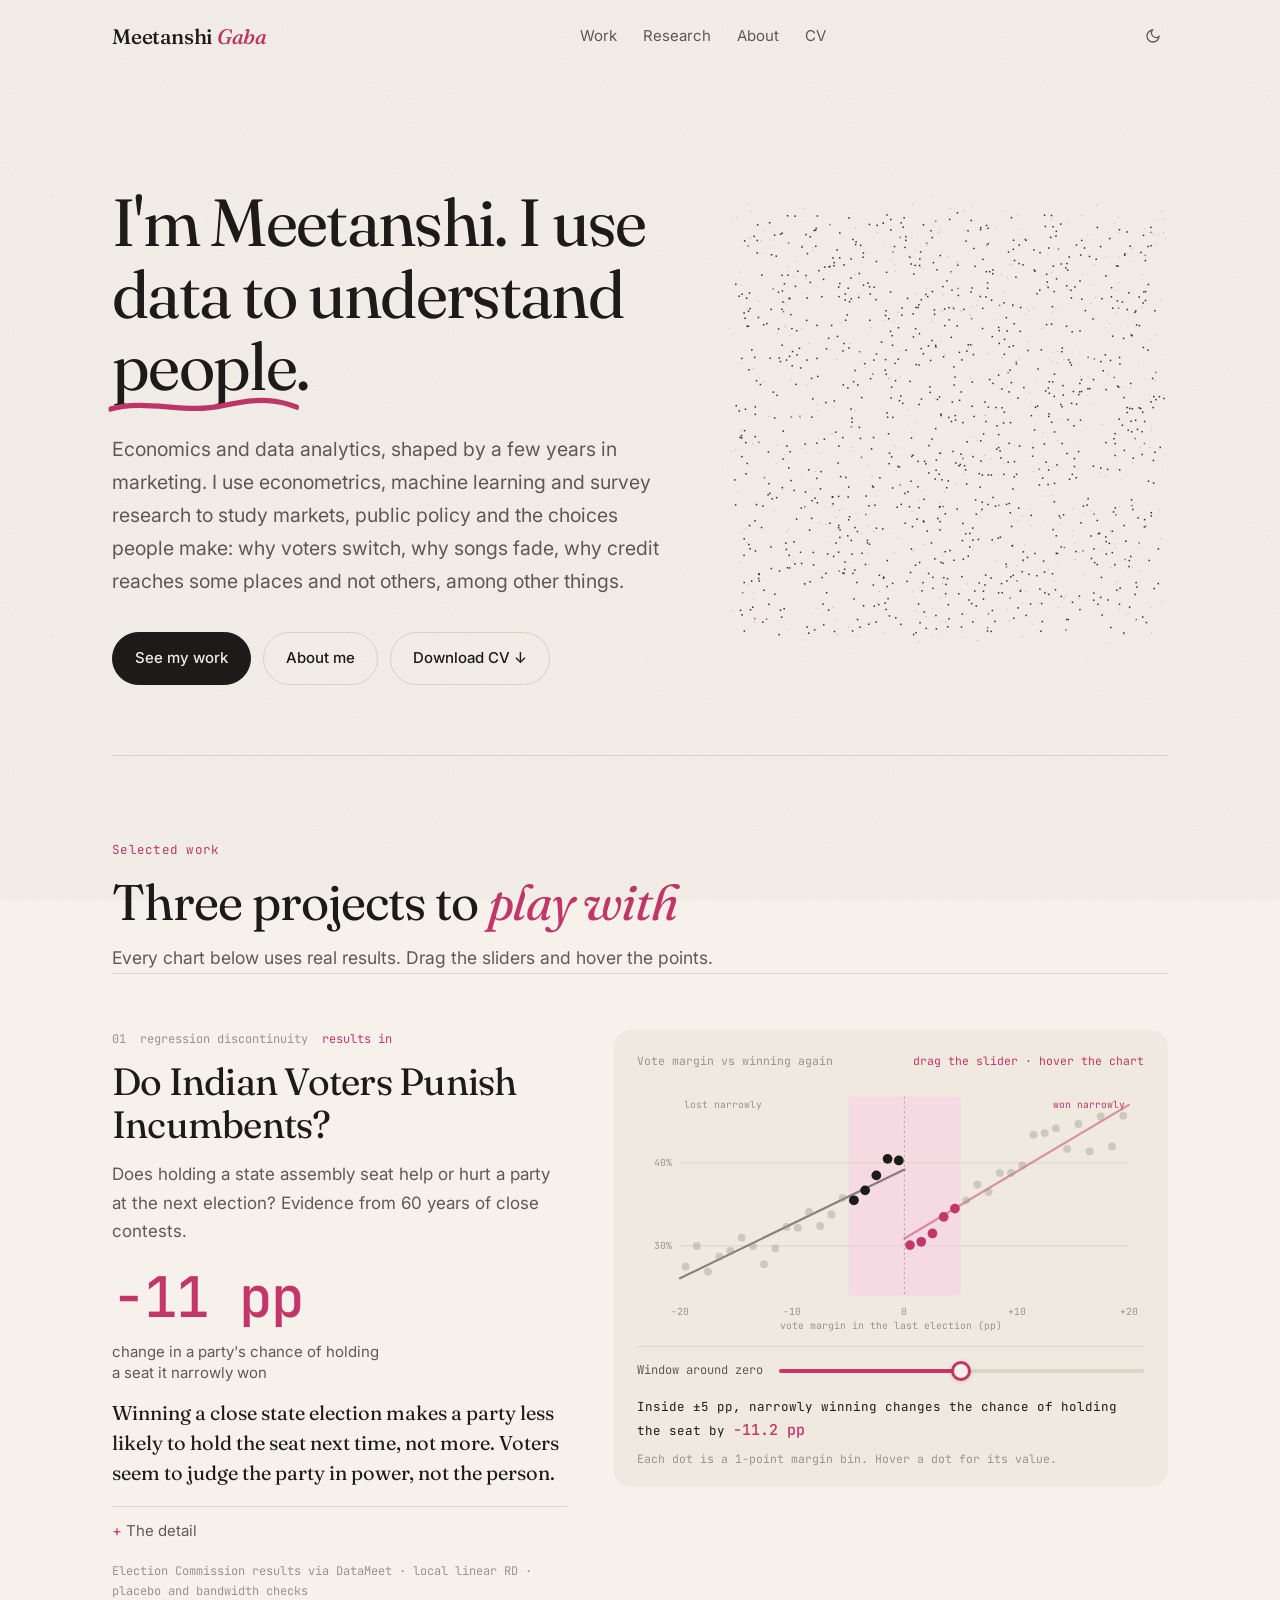
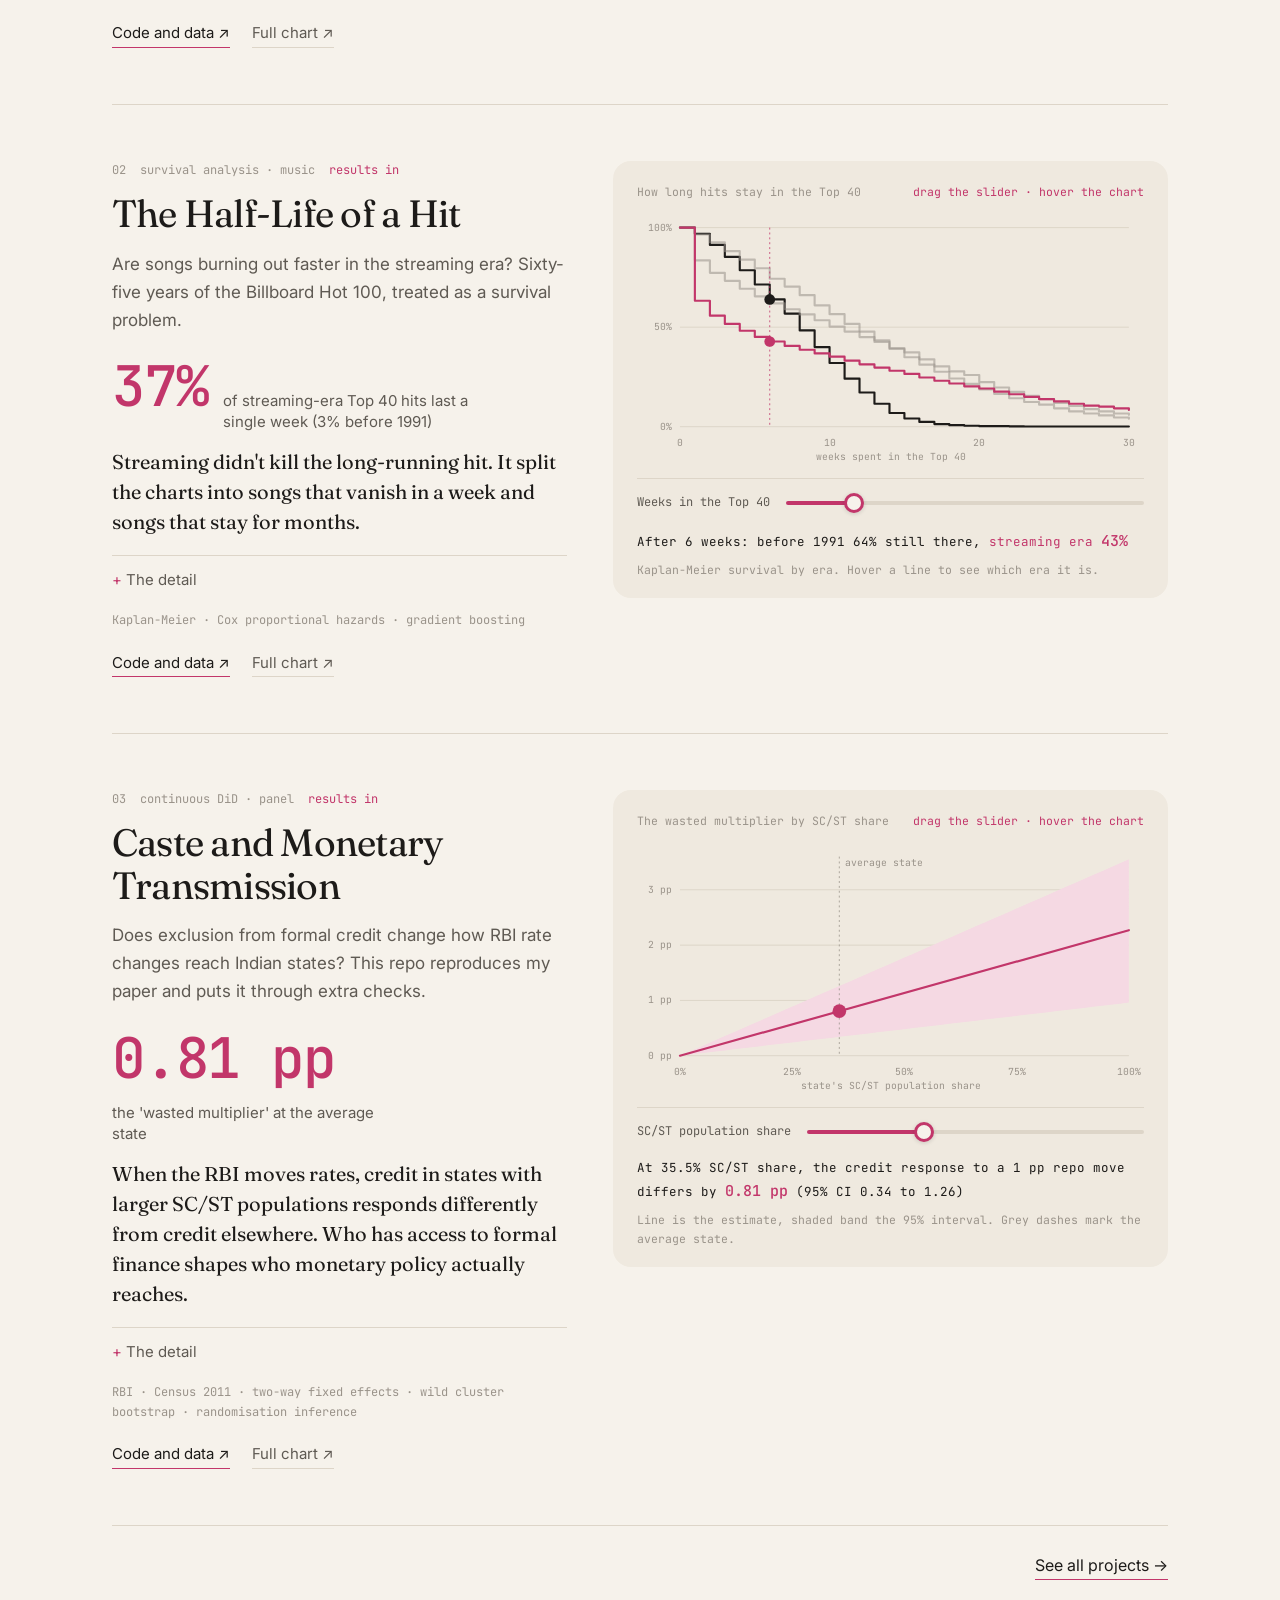
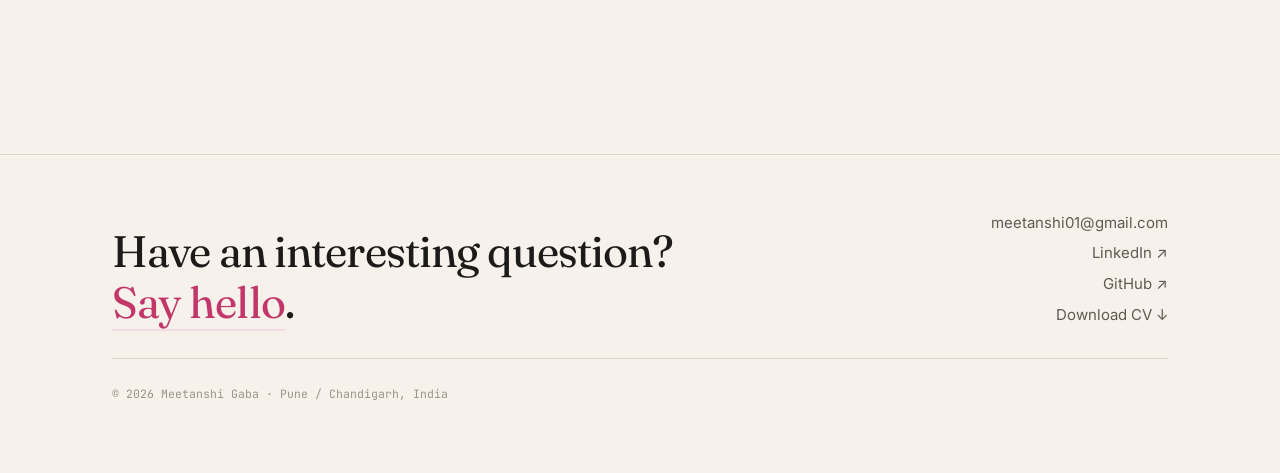
==== commit 1d26a21b: "Add files via upload" ====
--- a/index.html
+++ b/index.html
@@ -15,7 +15,7 @@
   <section class="hero">
     <div>
       <h1 class="rv">I'm Meetanshi. I use data to understand <span class="ul">people<svg viewBox="0 0 200 12" preserveAspectRatio="none" aria-hidden="true"><path d="M2,8 C40,2 80,11 120,6 S180,3 198,7"/></svg></span>.</h1>
-      <p class="intro rv">I'm studying <b>Economics (Data Analytics)</b> at Symbiosis School of Economics in Pune, after a few years in marketing. Here's some of what I've built and written.</p>
+      <p class="intro rv">Economics and data analytics, shaped by a few years in marketing. I use econometrics, machine learning and survey research to study markets, public policy and the choices people make: why voters switch, why songs fade, why credit reaches some places and not others, among other things.</p>
       <div class="ctas rv"><a class="btn solid" href="work.html">See my work</a><a class="btn ghost" href="about.html">About me</a><a class="btn ghost" href="Meetanshi_Gaba_CV.pdf" download>Download CV ↓</a></div>
     </div>
     <figure class="portrait rv"><canvas id="field" aria-label="Moving dots that form the initials MG"></canvas></figure>
